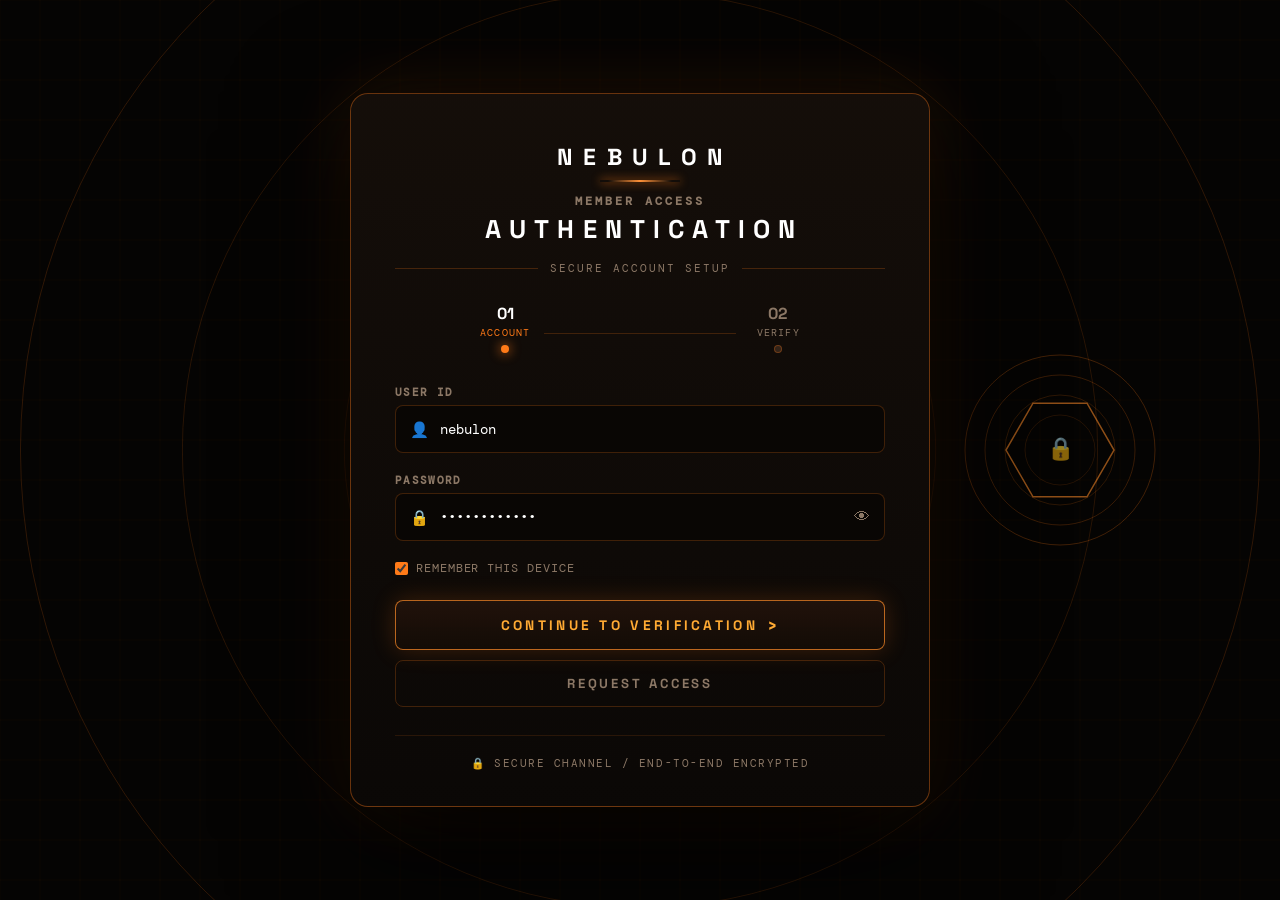
==== frontend/index.html @ 6efa3d6c "upgrading UI & setting userid & password in database" ====
<!DOCTYPE html>
<html lang="en" data-motion="full">
<head>
  <meta charset="UTF-8" />
  <meta name="viewport" content="width=device-width, initial-scale=1.0" />
  <meta name="theme-color" content="#050611" />
  <meta name="description" content="Nebulon — Orbital Identity Graph & Next-Best Observation Engine. Disambiguate post-launch spacecraft swarms through multi-sensor evidence and active observation." />
  <title>Nebulon — Orbital Identity Graph & Next-Best Observation Engine</title>

  <!-- Google Fonts -->
  <link rel="preconnect" href="https://fonts.googleapis.com" />
  <link rel="preconnect" href="https://fonts.gstatic.com" crossorigin />
  
  <!-- Core Design System -->
  <link rel="stylesheet" href="css/tokens.css" />
  <link rel="stylesheet" href="css/reset.css" />
  <link rel="stylesheet" href="css/typography.css" />
  <link rel="stylesheet" href="css/global.css" />
  <link rel="stylesheet" href="css/navbar.css" />
  <link rel="stylesheet" href="css/video-slots.css" />
  <link rel="stylesheet" href="css/motion.css" />
  <link rel="stylesheet" href="css/accessibility.css" />
  <link rel="stylesheet" href="pages/home/home.css" />

  <!-- Instant 2-Step Verification Guard -->
  <script>
    (function () {
      var s1 = sessionStorage.getItem('nebulon_step1_cleared') === 'true';
      var s2 = sessionStorage.getItem('nebulon_member_verified') === 'true';
      if (!s1) {
        window.location.href = 'authentication.html';
      } else if (!s2) {
        window.location.href = 'member_login.html';
      }
    })();
  </script>
</head>

<body data-page="home">
  <a class="skip-link" href="#main-content">Skip to main content</a>
  <div id="site-background" aria-hidden="true"></div>

  <!-- Shared Fixed Navbar -->
  <header id="nebula-navbar" class="nebula-navbar"></header>

  <main id="main-content" tabindex="-1">
    <!-- Hero Cinematic Section with 3D Video Slot -->
    <section class="home-hero">
      <div class="video-slot video-slot--home" data-video-slot="home">
        <video class="video-slot__media" autoplay muted loop playsinline preload="metadata" poster="assets/posters/home-poster.webp" aria-hidden="true">
          <source src="assets/video/home-loop.mp4" type="video/mp4" />
        </video>
        <div class="video-slot__fallback" aria-hidden="true"></div>
        <div class="video-slot__veil" aria-hidden="true"></div>
        <span class="video-slot__label">IMMERSIVE LAYER / ORBITAL LATTICE</span>
      </div>

      <canvas class="home-hero__canvas" id="home-hero-canvas" aria-hidden="true"></canvas>

      <div class="n-container home-hero__content">
        <div class="n-kicker">ORBITAL IDENTITY & NEXT-BEST OBSERVATION</div>
        <h1 class="home-hero__title">
          Find the spacecraft.<br />
          <span>Ask the sky the right next question.</span>
        </h1>
        <p class="home-hero__lead">
          Nebulon turns scattered public orbital observations into an explainable investigation that converges on verified spacecraft identity.
        </p>

        <div class="home-hero__actions">
          <a href="investigate.html" class="n-btn n-btn--primary n-btn--lg">
            Enter Live Mission Workspace →
          </a>
          <a href="about.html" class="n-btn n-btn--secondary n-btn--lg" id="home-loop-btn">
            Explore Investigation Loop →
          </a>
        </div>

        <!-- Live Synchronized Pulse Strip -->
        <div class="home-pulse-strip">
          <div class="home-pulse-card">
            <div class="home-pulse-card__label">Telemetry Pipeline</div>
            <div class="home-pulse-card__value">
              <span class="n-live-dot"></span> <span id="home-source-sync">4 Sources Synchronized</span>
            </div>
          </div>
          <div class="home-pulse-card">
            <div class="home-pulse-card__label">Physics Residual Arbiter</div>
            <div class="home-pulse-card__value" style="color: var(--n-cyan);">
              SGP4 / SDP4 Active
            </div>
          </div>
          <div class="home-pulse-card">
            <div class="home-pulse-card__label">Verification Status</div>
            <div class="home-pulse-card__value" style="color: var(--n-green);">
              Human-in-the-Loop
            </div>
          </div>
        </div>
      </div>
    </section>
  </main>

  <div id="live-announcer" class="sr-only" aria-live="polite"></div>

  <!-- Scripts -->
  <script src="js/authentication.js"></script>
  <script src="js/data-formatters.js" defer></script>
  <script src="js/api-client.js" defer></script>
  <script src="js/live-stream.js" defer></script>
  <script src="js/video-controller.js" defer></script>
  <script src="js/motion-controller.js" defer></script>
  <script src="js/app-shell.js" defer></script>
  <script src="pages/home/home.js" defer></script>
</body>
</html>
---- frontend/css/tokens.css ----
/* ==========================================================================
   NEBULON DESIGN TOKENS — NASA 2070 & JARVIS HUD SCI-FI SPECIFICATION
   ========================================================================== */

:root {
  /* Ultra-Deep Space & Holographic Canvas */
  --n-bg-0: #03050c;
  --n-bg-1: #070a18;
  --n-bg-2: #0d122b;
  --n-bg-3: #141c3d;
  
  /* Holographic Glass & Tactical HUD Panels */
  --n-panel: rgba(9, 14, 34, 0.78);
  --n-panel-strong: rgba(13, 20, 48, 0.92);
  --n-panel-elevated: rgba(16, 26, 60, 0.96);
  --n-panel-hud: rgba(6, 10, 26, 0.85);
  --n-panel-border: rgba(98, 232, 255, 0.18);
  --n-panel-border-bright: rgba(98, 232, 255, 0.55);
  --n-panel-border-hover: rgba(98, 232, 255, 0.75);
  
  /* Laser Hairlines & Luminous Grid Lines */
  --n-line: rgba(135, 170, 255, 0.16);
  --n-line-bright: rgba(98, 232, 255, 0.65);
  --n-line-dim: rgba(135, 170, 255, 0.08);
  --n-grid-hud: rgba(98, 232, 255, 0.04);
  
  /* Luminous Typography */
  --n-text: #f0f6ff;
  --n-text-soft: #b4c5e8;
  --n-muted: #62749d;
  --n-muted-dim: #384568;
  
  /* Sci-Fi Tactical Accents */
  --n-cyan: #00f0ff;
  --n-cyan-glow: rgba(0, 240, 255, 0.45);
  --n-blue: #3b82f6;
  --n-blue-glow: rgba(59, 130, 246, 0.45);
  --n-violet: #a855f7;
  --n-violet-glow: rgba(168, 85, 247, 0.45);
  --n-amber: #f59e0b;
  --n-amber-glow: rgba(245, 158, 11, 0.45);
  --n-green: #10b981;
  --n-green-glow: rgba(16, 185, 129, 0.45);
  --n-red: #f43f5e;
  --n-red-glow: rgba(244, 63, 94, 0.45);

  /* Holographic Glows & Blooms */
  --n-shadow: 0 20px 80px rgba(0, 0, 0, 0.7);
  --n-shadow-hud: 0 0 25px rgba(0, 240, 255, 0.18), inset 0 0 20px rgba(0, 240, 255, 0.04);
  --n-shadow-glow-cyan: 0 0 30px rgba(0, 240, 255, 0.35);
  --n-shadow-glow-violet: 0 0 30px rgba(168, 85, 247, 0.35);
  --n-shadow-glow-amber: 0 0 30px rgba(245, 158, 11, 0.35);
  --n-shadow-glow-red: 0 0 30px rgba(244, 63, 94, 0.35);

  /* Tactical Geometry */
  --n-radius-sm: 4px;
  --n-radius-md: 8px;
  --n-radius-lg: 16px;
  --n-radius-full: 9999px;

  /* Sizing & Layout */
  --n-navbar-height: 74px;
  --n-content-width: 1540px;

  /* Easing Curves */
  --n-ease-orbit: cubic-bezier(.16, 1, .3, 1);
  --n-ease-signal: cubic-bezier(.22, .61, .36, 1);
  --n-ease-snappy: cubic-bezier(0.2, 0.8, 0.2, 1);

  /* Typography Stacks */
  --n-font-display: "Space Grotesk", "Outfit", system-ui, -apple-system, sans-serif;
  --n-font-body: "Inter", system-ui, -apple-system, sans-serif;
  --n-font-mono: "DM Mono", "JetBrains Mono", monospace;

  /* Z-Index Hierarchy */
  --n-z-bg: -10;
  --n-z-canvas: -5;
  --n-z-video: -2;
  --n-z-content: 1;
  --n-z-sticky: 10;
  --n-z-navbar: 100;
  --n-z-drawer: 200;
  --n-z-modal: 300;
  --n-z-toast: 400;
}
---- frontend/css/typography.css ----
/* ==========================================================================
   NEBULON TYPOGRAPHY SYSTEM
   Modern Aerospace Display + Precise Scientific Monospace Data Hierarchy
   ========================================================================== */

@import url('https://fonts.googleapis.com/css2?family=DM+Mono:ital,wght@0,300;0,400;0,500;1,400&family=Inter:wght@300;400;500;600;700;800&family=Outfit:wght@400;500;600;700;800&family=Space+Grotesk:wght@400;500;600;700&display=swap');

/* Headings */
h1, .n-h1 {
  font-family: var(--n-font-display);
  font-size: clamp(2rem, 5vw, 3.75rem);
  font-weight: 700;
  line-height: 1.1;
  letter-spacing: -0.03em;
  color: var(--n-text);
}

h2, .n-h2 {
  font-family: var(--n-font-display);
  font-size: clamp(1.5rem, 3.5vw, 2.25rem);
  font-weight: 600;
  line-height: 1.2;
  letter-spacing: -0.02em;
  color: var(--n-text);
}

h3, .n-h3 {
  font-family: var(--n-font-display);
  font-size: 1.35rem;
  font-weight: 600;
  line-height: 1.3;
  letter-spacing: -0.01em;
  color: var(--n-text);
}

h4, .n-h4 {
  font-family: var(--n-font-display);
  font-size: 1.1rem;
  font-weight: 600;
  line-height: 1.4;
  color: var(--n-text);
}

/* Eyebrows and Section Kickers */
.n-kicker {
  display: inline-flex;
  align-items: center;
  gap: 8px;
  font-family: var(--n-font-mono);
  font-size: 0.72rem;
  font-weight: 500;
  text-transform: uppercase;
  letter-spacing: 0.16em;
  color: var(--n-cyan);
  margin-bottom: 0.5rem;
}

.n-kicker::before {
  content: "";
  display: inline-block;
  width: 6px;
  height: 6px;
  background: var(--n-cyan);
  border-radius: 50%;
  box-shadow: 0 0 8px var(--n-cyan);
}

/* Body and Soft Technical Text */
p, .n-body {
  font-family: var(--n-font-body);
  font-size: 0.9375rem;
  line-height: 1.6;
  color: var(--n-text-soft);
}

.n-lead {
  font-size: 1.125rem;
  line-height: 1.6;
  color: var(--n-text-soft);
  max-width: 68ch;
}

.n-muted {
  color: var(--n-muted);
  font-size: 0.85rem;
}

/* Monospace Scientific Telemetry & Labels */
.n-mono {
  font-family: var(--n-font-mono);
}

.n-label-micro {
  font-family: var(--n-font-mono);
  font-size: 0.6875rem;
  text-transform: uppercase;
  letter-spacing: 0.12em;
  color: var(--n-muted);
}

.n-telemetry-val {
  font-family: var(--n-font-mono);
  font-size: 1.1rem;
  font-weight: 500;
  color: var(--n-text);
  letter-spacing: -0.01em;
}

.n-telemetry-unit {
  font-family: var(--n-font-mono);
  font-size: 0.75rem;
  color: var(--n-muted);
  margin-left: 3px;
}

/* Data Chips and Badges */
.n-chip {
  display: inline-flex;
  align-items: center;
  gap: 6px;
  padding: 4px 10px;
  border-radius: var(--n-radius-sm);
  font-family: var(--n-font-mono);
  font-size: 0.75rem;
  background: rgba(135, 170, 255, 0.08);
  border: 1px solid var(--n-line);
  color: var(--n-text-soft);
  white-space: nowrap;
}

.n-chip--cyan {
  background: rgba(98, 232, 255, 0.1);
  border-color: rgba(98, 232, 255, 0.35);
  color: var(--n-cyan);
}

.n-chip--violet {
  background: rgba(162, 118, 255, 0.1);
  border-color: rgba(162, 118, 255, 0.35);
  color: var(--n-violet);
}

.n-chip--amber {
  background: rgba(255, 200, 107, 0.1);
  border-color: rgba(255, 200, 107, 0.35);
  color: var(--n-amber);
}

.n-chip--green {
  background: rgba(99, 244, 176, 0.1);
  border-color: rgba(99, 244, 176, 0.35);
  color: var(--n-green);
}

.n-chip--red {
  background: rgba(255, 111, 142, 0.1);
  border-color: rgba(255, 111, 142, 0.35);
  color: var(--n-red);
}
---- frontend/css/global.css ----
/* ==========================================================================
   NEBULON GLOBAL LAYOUT & NASA 2070 HUD STYLES
   ========================================================================== */

/* Background Canvas & Holographic Layer */
#site-background {
  position: fixed;
  inset: 0;
  z-index: var(--n-z-canvas);
  pointer-events: none;
  overflow: hidden;
}

#starfield-canvas {
  position: absolute;
  inset: 0;
  width: 100%;
  height: 100%;
  opacity: 0.85;
}

.aurora-bg {
  position: absolute;
  width: 65vw;
  height: 65vw;
  border-radius: 50%;
  filter: blur(150px);
  pointer-events: none;
  opacity: 0.15;
}

.aurora-bg--1 {
  top: -25vw;
  left: 5vw;
  background: radial-gradient(circle, #5b21b6 0%, #1e1b4b 60%, transparent 80%);
}

.aurora-bg--2 {
  bottom: -25vw;
  right: -5vw;
  background: radial-gradient(circle, #0284c7 0%, #0c4a6e 60%, transparent 80%);
}

.ambient-grid {
  position: absolute;
  inset: 0;
  background-size: 32px 32px;
  background-image: 
    linear-gradient(to right, rgba(0, 240, 255, 0.035) 1px, transparent 1px),
    linear-gradient(to bottom, rgba(0, 240, 255, 0.035) 1px, transparent 1px);
  pointer-events: none;
}

.ambient-grid::after {
  content: "";
  position: absolute;
  inset: 0;
  background-image: radial-gradient(circle at center, transparent 40%, rgba(3, 5, 12, 0.85) 100%);
}

/* Main Content Shell */
#main-content {
  position: relative;
  z-index: var(--n-z-content);
  padding-top: calc(var(--n-navbar-height) + 12px);
  min-height: 100vh;
  display: flex;
  flex-direction: column;
}

.n-container {
  width: 100%;
  max-width: var(--n-content-width);
  margin-inline: auto;
  padding-inline: clamp(1rem, 2.5vw, 2rem);
}

.n-container--fluid {
  max-width: 100%;
  padding-inline: 1.5rem;
}

/* Tactical Glass Panels */
.n-panel {
  position: relative;
  background: var(--n-panel);
  backdrop-filter: blur(20px);
  -webkit-backdrop-filter: blur(20px);
  border: 1px solid var(--n-panel-border);
  border-radius: var(--n-radius-md);
  box-shadow: var(--n-shadow);
  transition: border-color 0.25s var(--n-ease-orbit), box-shadow 0.25s var(--n-ease-orbit);
}

.n-panel:hover {
  border-color: var(--n-panel-border-hover);
}

.n-panel--strong {
  background: var(--n-panel-strong);
  border-color: rgba(98, 232, 255, 0.22);
}

.n-panel--elevated {
  background: var(--n-panel-elevated);
  border-color: rgba(98, 232, 255, 0.35);
  box-shadow: 0 20px 70px rgba(0, 0, 0, 0.75), 0 0 30px rgba(0, 240, 255, 0.1);
}

/* NASA 2070 Tactical HUD Brackets */
.n-panel--tech::before,
.n-panel--tech::after {
  content: "";
  position: absolute;
  width: 10px;
  height: 10px;
  border-color: var(--n-cyan);
  pointer-events: none;
  filter: drop-shadow(0 0 4px var(--n-cyan));
}

.n-panel--tech::before {
  top: -1px;
  left: -1px;
  border-top: 2px solid;
  border-left: 2px solid;
}

.n-panel--tech::after {
  bottom: -1px;
  right: -1px;
  border-bottom: 2px solid;
  border-right: 2px solid;
}

/* Crosshair Markers */
.n-crosshair {
  position: relative;
}

.n-crosshair::before {
  content: "+";
  position: absolute;
  top: 6px;
  right: 8px;
  font-family: var(--n-font-mono);
  font-size: 10px;
  color: var(--n-cyan);
  opacity: 0.6;
  pointer-events: none;
}

/* Section Header Lockups */
.n-section-head {
  margin-bottom: 1.75rem;
}

.n-section-head__title-group {
  display: flex;
  align-items: baseline;
  justify-content: space-between;
  gap: 1rem;
  flex-wrap: wrap;
}

/* Tactical HUD Buttons */
.n-btn {
  display: inline-flex;
  align-items: center;
  justify-content: center;
  gap: 8px;
  padding: 0.65rem 1.4rem;
  border-radius: var(--n-radius-sm);
  font-family: var(--n-font-display);
  font-size: 0.85rem;
  font-weight: 600;
  letter-spacing: 0.04em;
  text-transform: uppercase;
  transition: all 0.2s var(--n-ease-snappy);
  white-space: nowrap;
  position: relative;
  overflow: hidden;
  cursor: pointer;
  user-select: none;
}

.n-btn--primary {
  background: linear-gradient(135deg, #00f0ff 0%, #0088ff 100%);
  color: #03050c;
  font-weight: 700;
  box-shadow: 0 0 20px var(--n-cyan-glow);
  border: 1px solid rgba(255, 255, 255, 0.4);
}

.n-btn--primary:hover {
  box-shadow: 0 0 35px rgba(0, 240, 255, 0.7);
  transform: translateY(-1px);
}

.n-btn--secondary {
  background: rgba(98, 232, 255, 0.08);
  border: 1px solid var(--n-panel-border-bright);
  color: var(--n-text);
}

.n-btn--secondary:hover {
  background: rgba(98, 232, 255, 0.18);
  border-color: var(--n-cyan);
  box-shadow: 0 0 15px var(--n-cyan-glow);
}

.n-btn--danger {
  background: rgba(244, 63, 94, 0.12);
  border: 1px solid rgba(244, 63, 94, 0.4);
  color: var(--n-red);
}

.n-btn--danger:hover {
  background: rgba(244, 63, 94, 0.25);
  border-color: var(--n-red);
  box-shadow: var(--n-shadow-glow-red);
}

.n-btn--success {
  background: linear-gradient(135deg, #10b981 0%, #059669 100%);
  color: #021208;
  font-weight: 700;
  box-shadow: 0 0 25px var(--n-green-glow);
}

.n-btn--sm {
  padding: 0.4rem 0.85rem;
  font-size: 0.75rem;
}

.n-btn--lg {
  padding: 0.85rem 1.8rem;
  font-size: 0.95rem;
}

/* Status Indicators */
.n-live-dot {
  display: inline-block;
  width: 8px;
  height: 8px;
  border-radius: 50%;
  background-color: var(--n-cyan);
  box-shadow: 0 0 10px var(--n-cyan);
  position: relative;
}

.n-live-dot::after {
  content: "";
  position: absolute;
  inset: -4px;
  border-radius: 50%;
  border: 1px solid var(--n-cyan);
  animation: n-ping 2s cubic-bezier(0, 0, 0.2, 1) infinite;
}

.n-live-dot--amber {
  background-color: var(--n-amber);
  box-shadow: 0 0 10px var(--n-amber);
}
.n-live-dot--amber::after { border-color: var(--n-amber); }

.n-live-dot--red {
  background-color: var(--n-red);
  box-shadow: 0 0 10px var(--n-red);
}
.n-live-dot--red::after { border-color: var(--n-red); }

/* Global Toast Notification System */
#n-toast-container {
  position: fixed;
  bottom: 24px;
  right: 24px;
  z-index: var(--n-z-toast);
  display: flex;
  flex-direction: column;
  gap: 10px;
  pointer-events: none;
}

.n-toast {
  pointer-events: auto;
  min-width: 320px;
  max-width: 440px;
  background: var(--n-panel-elevated);
  border: 1px solid var(--n-cyan);
  backdrop-filter: blur(24px);
  padding: 12px 18px;
  border-radius: var(--n-radius-md);
  box-shadow: 0 20px 50px rgba(0,0,0,0.8), 0 0 20px var(--n-cyan-glow);
  display: flex;
  align-items: flex-start;
  gap: 12px;
  animation: n-toast-in 0.3s var(--n-ease-orbit) forwards;
  transition: transform 0.25s ease, opacity 0.25s ease;
}

.n-toast__icon {
  font-size: 1.1rem;
  line-height: 1;
}

.n-toast__body {
  flex: 1;
}

.n-toast__title {
  font-family: var(--n-font-display);
  font-weight: 600;
  font-size: 0.875rem;
  color: var(--n-text);
  letter-spacing: 0.02em;
}

.n-toast__msg {
  font-size: 0.775rem;
  color: var(--n-text-soft);
  margin-top: 2px;
}

/* Modal / Drawer Backdrop */
.n-modal-backdrop {
  position: fixed;
  inset: 0;
  background: rgba(3, 5, 14, 0.82);
  backdrop-filter: blur(16px);
  z-index: var(--n-z-drawer);
  opacity: 0;
  pointer-events: none;
  transition: opacity 0.3s var(--n-ease-snappy);
}

.n-modal-backdrop.is-active {
  opacity: 1;
  pointer-events: auto;
}

/* Drawer Component */
.n-drawer {
  position: fixed;
  top: 0;
  right: 0;
  bottom: 0;
  width: min(580px, 92vw);
  background: var(--n-panel-strong);
  border-left: 1px solid var(--n-line-bright);
  backdrop-filter: blur(30px);
  z-index: calc(var(--n-z-drawer) + 1);
  transform: translateX(100%);
  transition: transform 0.35s var(--n-ease-orbit);
  display: flex;
  flex-direction: column;
  box-shadow: -20px 0 80px rgba(0, 0, 0, 0.9), 0 0 30px rgba(0, 240, 255, 0.1);
}

.n-drawer.is-open {
  transform: translateX(0);
}

.n-drawer__head {
  padding: 1.5rem;
  border-bottom: 1px solid var(--n-line);
  display: flex;
  align-items: center;
  justify-content: space-between;
}

.n-drawer__body {
  flex: 1;
  padding: 1.5rem;
  overflow-y: auto;
}

.n-drawer__close-btn {
  width: 32px;
  height: 32px;
  border-radius: var(--n-radius-sm);
  display: flex;
  align-items: center;
  justify-content: center;
  color: var(--n-muted);
  border: 1px solid var(--n-line-dim);
  transition: all 0.2s;
  cursor: pointer;
}

.n-drawer__close-btn:hover {
  color: var(--n-cyan);
  border-color: var(--n-cyan);
  background: rgba(0, 240, 255, 0.1);
}
---- frontend/css/navbar.css ----
/* ==========================================================================
   NEBULON FIXED FUTURISTIC NAVBAR & ORBITAL TIMELINE SLIDER
   NASA 2070 / JARVIS HUD SPECIFICATION (NO OVERLAPPING)
   ========================================================================== */

.nebula-navbar {
  position: fixed;
  top: 0;
  left: 0;
  right: 0;
  height: var(--n-navbar-height);
  z-index: var(--n-z-navbar);
  background: rgba(3, 5, 14, 0.88);
  backdrop-filter: blur(24px);
  -webkit-backdrop-filter: blur(24px);
  border-bottom: 1px solid var(--n-panel-border-bright);
  display: flex;
  align-items: center;
  box-shadow: 0 4px 30px rgba(0, 0, 0, 0.8);
}

.nebula-navbar__inner {
  display: flex;
  align-items: center;
  justify-content: space-between;
  width: 100%;
  max-width: var(--n-content-width);
  margin-inline: auto;
  padding-inline: clamp(1rem, 2vw, 1.75rem);
  gap: 0.75rem;
}

/* Left: Brand Lockup & Mission Command */
.nebula-navbar__left {
  display: flex;
  align-items: center;
  gap: 1rem;
  flex-shrink: 0;
}

.n-brand-link {
  display: flex;
  align-items: center;
  gap: 10px;
  text-decoration: none;
  outline: none;
}

.n-brand-mark {
  width: 32px;
  height: 32px;
  display: flex;
  align-items: center;
  justify-content: center;
  position: relative;
}

.n-brand-mark svg {
  width: 100%;
  height: 100%;
  filter: drop-shadow(0 0 10px var(--n-cyan-glow));
}

.n-brand-title {
  font-family: var(--n-font-display);
  font-weight: 700;
  font-size: 1.15rem;
  letter-spacing: 0.08em;
  color: var(--n-text);
}

.n-brand-sub {
  font-family: var(--n-font-mono);
  font-size: 0.65rem;
  color: var(--n-cyan);
  letter-spacing: 0.12em;
  text-transform: uppercase;
}

/* Mission Selector Button */
.n-mission-btn {
  display: flex;
  align-items: center;
  gap: 6px;
  padding: 5px 10px;
  background: rgba(0, 240, 255, 0.06);
  border: 1px solid var(--n-panel-border);
  border-radius: var(--n-radius-sm);
  font-family: var(--n-font-mono);
  font-size: 0.72rem;
  color: var(--n-text-soft);
  transition: all 0.2s;
  cursor: pointer;
}

.n-mission-btn:hover {
  background: rgba(0, 240, 255, 0.15);
  border-color: var(--n-cyan);
  color: var(--n-text);
}

.n-mission-badge {
  color: var(--n-cyan);
  font-weight: 600;
}

/* Center: Navigation Rail */
.nebula-navbar__center {
  display: flex;
  align-items: center;
  justify-content: center;
  position: relative;
  flex-shrink: 0;
}

.n-nav-rail {
  display: flex;
  align-items: center;
  gap: 2px;
  position: relative;
  padding: 3px 5px;
  background: rgba(6, 10, 26, 0.85);
  border: 1px solid var(--n-panel-border);
  border-radius: var(--n-radius-full);
}

.n-nav-link {
  position: relative;
  padding: 5px 12px;
  font-family: var(--n-font-display);
  font-size: 0.8rem;
  font-weight: 500;
  color: var(--n-text-soft);
  border-radius: var(--n-radius-full);
  transition: color 0.2s;
  z-index: 2;
  white-space: nowrap;
}

.n-nav-link:hover {
  color: var(--n-text);
}

.n-nav-link.is-active {
  color: #03050c;
  font-weight: 700;
}

/* Dynamic Active Orbital Arc Pill */
.n-nav-indicator {
  position: absolute;
  top: 3px;
  bottom: 3px;
  background: linear-gradient(135deg, #00f0ff 0%, #0088ff 100%);
  border-radius: var(--n-radius-full);
  box-shadow: 0 0 16px var(--n-cyan-glow);
  transition: all 0.3s var(--n-ease-orbit);
  z-index: 1;
  pointer-events: none;
}

/* Right: Atomic Clock + Pulse + Scrubber + Actions */
.nebula-navbar__right {
  display: flex;
  align-items: center;
  gap: 0.75rem;
  flex-shrink: 0;
  justify-content: flex-end;
}

/* Dedicated Atomic Clock Capsule (Fixed Dimensions - No Overlap) */
.n-nav-clock-capsule {
  display: flex;
  flex-direction: column;
  align-items: flex-end;
  justify-content: center;
  font-family: var(--n-font-mono);
  font-size: 0.68rem;
  line-height: 1.25;
  width: 105px;
  flex-shrink: 0;
  border-right: 1px solid var(--n-line);
  padding-right: 10px;
}

.n-nav-clock-utc {
  color: var(--n-cyan);
  font-weight: 600;
  letter-spacing: 0.04em;
  white-space: nowrap;
}

.n-nav-clock-met {
  color: var(--n-muted);
  font-size: 0.62rem;
  white-space: nowrap;
}

/* Live Pulse State */
.n-pulse-badge {
  display: flex;
  align-items: center;
  gap: 5px;
  padding: 4px 8px;
  background: rgba(0, 240, 255, 0.08);
  border: 1px solid rgba(0, 240, 255, 0.3);
  border-radius: var(--n-radius-full);
  font-family: var(--n-font-mono);
  font-size: 0.68rem;
  color: var(--n-cyan);
  white-space: nowrap;
  flex-shrink: 0;
}

.n-pulse-badge.is-replay {
  background: rgba(245, 158, 11, 0.1);
  border-color: rgba(245, 158, 11, 0.4);
  color: var(--n-amber);
}

/* High-Tech Mission Timeline Scrubber */
.nav-time-slider {
  display: flex;
  flex-direction: column;
  gap: 2px;
  width: 160px;
  flex-shrink: 0;
  position: relative;
}

.nav-time-slider__meta {
  display: flex;
  justify-content: space-between;
  align-items: center;
  font-family: var(--n-font-mono);
  font-size: 0.62rem;
  line-height: 1;
}

.nav-time-slider__mode {
  color: var(--n-cyan);
  font-weight: 600;
  letter-spacing: 0.08em;
}

.nav-time-slider__time {
  color: var(--n-text-soft);
  font-size: 0.6rem;
}

.nav-time-slider__track {
  position: relative;
  height: 12px;
  background: rgba(8, 12, 30, 0.95);
  border: 1px solid var(--n-panel-border-bright);
  border-radius: 3px;
  display: flex;
  align-items: center;
  overflow: hidden;
  cursor: pointer;
}

.nav-time-slider__ticks {
  position: absolute;
  inset: 0;
  background-image: repeating-linear-gradient(
    to right,
    rgba(0, 240, 255, 0.3) 0,
    rgba(0, 240, 255, 0.3) 1px,
    transparent 1px,
    transparent 10px
  );
  pointer-events: none;
}

.nav-time-slider__scan {
  position: absolute;
  top: 0;
  bottom: 0;
  width: 15px;
  background: linear-gradient(90deg, transparent, rgba(0, 240, 255, 0.5), transparent);
  animation: n-scan-beam 2.5s linear infinite;
  pointer-events: none;
}

.nav-time-slider__fill {
  position: absolute;
  left: 0;
  top: 0;
  bottom: 0;
  width: 100%;
  background: linear-gradient(90deg, rgba(59, 130, 246, 0.25), rgba(0, 240, 255, 0.45));
  pointer-events: none;
}

.nav-time-slider__thumb {
  position: absolute;
  top: 1px;
  bottom: 1px;
  width: 6px;
  background: #ffffff;
  box-shadow: 0 0 8px var(--n-cyan);
  border-radius: 2px;
  transform: translateX(-50%);
  left: 100%;
  pointer-events: none;
}

.nav-time-slider input[type="range"] {
  position: absolute;
  inset: 0;
  width: 100%;
  height: 100%;
  opacity: 0;
  cursor: pointer;
  z-index: 5;
  margin: 0;
}

/* Review Counter Shortcut */
.n-nav-review-badge {
  display: inline-flex;
  align-items: center;
  gap: 5px;
  padding: 4px 8px;
  background: rgba(245, 158, 11, 0.08);
  border: 1px solid rgba(245, 158, 11, 0.35);
  border-radius: var(--n-radius-sm);
  color: var(--n-amber);
  font-family: var(--n-font-mono);
  font-size: 0.7rem;
  transition: all 0.2s;
  flex-shrink: 0;
}

.n-nav-review-badge:hover {
  background: rgba(245, 158, 11, 0.2);
  border-color: var(--n-amber);
}

/* Authenticated Member Badge & Logout Option */
.n-nav-member-badge {
  display: flex;
  align-items: center;
  gap: 8px;
  padding: 4px 10px;
  background: rgba(0, 240, 255, 0.06);
  border: 1px solid var(--n-panel-border-bright);
  border-radius: var(--n-radius-sm);
  font-family: var(--n-font-mono);
  flex-shrink: 0;
}

.n-nav-logout-btn {
  display: inline-flex;
  align-items: center;
  gap: 4px;
  padding: 3px 8px;
  background: rgba(244, 63, 94, 0.14);
  border: 1px solid rgba(244, 63, 94, 0.45);
  border-radius: 4px;
  color: var(--n-red);
  font-family: var(--n-font-mono);
  font-size: 0.68rem;
  font-weight: 700;
  cursor: pointer;
  transition: all 0.2s ease;
  margin-left: 2px;
}

.n-nav-logout-btn:hover {
  background: rgba(244, 63, 94, 0.28);
  border-color: var(--n-red);
  box-shadow: 0 0 12px var(--n-red-glow);
  transform: translateY(-1px);
}

.n-nav-review-badge__count {
  background: var(--n-amber);
  color: #03050c;
  font-weight: 700;
  border-radius: 3px;
  padding: 1px 4px;
  font-size: 0.62rem;
}

/* Motion / Performance Mode Toggle */
.n-perf-toggle {
  background: rgba(0, 240, 255, 0.06);
  border: 1px solid var(--n-line);
  border-radius: var(--n-radius-sm);
  padding: 4px 7px;
  font-family: var(--n-font-mono);
  font-size: 0.65rem;
  color: var(--n-text-soft);
  display: flex;
  align-items: center;
  gap: 4px;
  transition: all 0.2s;
  flex-shrink: 0;
}

.n-perf-toggle:hover {
  border-color: var(--n-cyan);
  color: var(--n-text);
}

/* Mobile Menu Button */
.n-mobile-menu-btn {
  display: none;
  width: 32px;
  height: 32px;
  border-radius: var(--n-radius-sm);
  border: 1px solid var(--n-line);
  background: rgba(0, 240, 255, 0.08);
  align-items: center;
  justify-content: center;
  color: var(--n-text);
  cursor: pointer;
}

/* Responsive Navigation Breakpoints */
@media (max-width: 1280px) {
  .nav-time-slider {
    display: none;
  }
}

@media (max-width: 1080px) {
  .nebula-navbar__center {
    display: none;
  }
  .n-mobile-menu-btn {
    display: flex;
  }
}

@media (max-width: 680px) {
  .n-nav-clock-capsule {
    display: none;
  }
  .n-pulse-badge span:not(.n-live-dot) {
    display: none;
  }
}
---- frontend/css/video-slots.css ----
/* ==========================================================================
   NEBULON VIDEO-SLOT SYSTEM & ATMOSPHERIC LAYERS
   Graceful 3D Loop Integration, Fallback Gradients & Vignettes
   ========================================================================== */

.video-slot {
  position: absolute;
  inset: 0;
  overflow: hidden;
  z-index: var(--n-z-video);
  pointer-events: none;
  background: var(--n-bg-0);
}

.video-slot__media {
  position: absolute;
  inset: 0;
  width: 100%;
  height: 100%;
  object-fit: cover;
  opacity: 0.45;
  transition: opacity 0.8s ease;
}

.video-slot.has-error .video-slot__media,
.video-slot.is-hidden .video-slot__media {
  opacity: 0;
  display: none;
}

.video-slot__fallback {
  position: absolute;
  inset: 0;
  background: radial-gradient(
    circle at 50% 30%,
    rgba(16, 28, 68, 0.45) 0%,
    rgba(10, 14, 30, 0.75) 50%,
    var(--n-bg-0) 100%
  );
  opacity: 1;
}

.video-slot__veil {
  position: absolute;
  inset: 0;
  background: radial-gradient(
    circle at center,
    transparent 20%,
    rgba(5, 6, 17, 0.6) 70%,
    var(--n-bg-0) 100%
  );
}

.video-slot__label {
  position: absolute;
  bottom: 12px;
  right: 18px;
  font-family: var(--n-font-mono);
  font-size: 0.625rem;
  letter-spacing: 0.14em;
  color: rgba(135, 170, 255, 0.25);
  pointer-events: none;
  user-select: none;
  z-index: 2;
}

/* Specific Page Slot Atmospheres */
.video-slot--investigate .video-slot__fallback {
  background: radial-gradient(
    circle at 40% 40%,
    rgba(30, 16, 68, 0.35) 0%,
    rgba(10, 20, 48, 0.65) 50%,
    var(--n-bg-0) 100%
  );
}

.video-slot--orbit .video-slot__fallback {
  background: radial-gradient(
    circle at 60% 40%,
    rgba(10, 36, 64, 0.45) 0%,
    rgba(8, 16, 38, 0.7) 60%,
    var(--n-bg-0) 100%
  );
}

.video-slot--observe .video-slot__fallback {
  background: radial-gradient(
    circle at 50% 20%,
    rgba(14, 48, 56, 0.4) 0%,
    rgba(8, 18, 36, 0.7) 60%,
    var(--n-bg-0) 100%
  );
}

.video-slot--evidence .video-slot__fallback {
  background: radial-gradient(
    circle at 30% 50%,
    rgba(18, 24, 52, 0.5) 0%,
    var(--n-bg-0) 90%
  );
}

.video-slot--model .video-slot__fallback {
  background: radial-gradient(
    circle at 70% 30%,
    rgba(54, 20, 80, 0.4) 0%,
    rgba(10, 14, 38, 0.75) 60%,
    var(--n-bg-0) 100%
  );
}

.video-slot--review .video-slot__fallback {
  background: radial-gradient(
    circle at 50% 50%,
    rgba(24, 36, 60, 0.4) 0%,
    var(--n-bg-0) 90%
  );
}
---- frontend/css/motion.css ----
/* ==========================================================================
   NEBULON MOTION & KEYFRAME ANIMATIONS — SILKY SMOOTH (NO FLICKER)
   ========================================================================== */

/* Smooth Status Pulse */
@keyframes n-ping {
  0% {
    transform: scale(1);
    opacity: 0.85;
  }
  100% {
    transform: scale(2.2);
    opacity: 0;
  }
}

/* Linear Timeline Scanner Beam */
@keyframes n-scan-beam {
  0% {
    left: -40px;
  }
  100% {
    left: 100%;
  }
}

/* Radar Sweep Rotation */
@keyframes n-radar-sweep {
  0% {
    transform: rotate(0deg);
  }
  100% {
    transform: rotate(360deg);
  }
}

/* Orbital Rings Slow Glide */
@keyframes n-orbit-spin {
  0% {
    transform: rotate(0deg);
  }
  100% {
    transform: rotate(360deg);
  }
}

@keyframes n-orbit-spin-reverse {
  0% {
    transform: rotate(360deg);
  }
  100% {
    transform: rotate(0deg);
  }
}

/* Smooth Constellation Reveal */
@keyframes n-fade-in-up {
  0% {
    opacity: 0;
    transform: translateY(12px);
  }
  100% {
    opacity: 1;
    transform: translateY(0);
  }
}

/* Toast In-Out */
@keyframes n-toast-in {
  0% {
    opacity: 0;
    transform: translateY(10px) scale(0.96);
  }
  100% {
    opacity: 1;
    transform: translateY(0) scale(1);
  }
}

/* Smooth Conflict Glow (Gentle breath, absolutely zero flickering/strobing) */
@keyframes n-conflict-glow {
  0%, 100% {
    stroke-opacity: 0.85;
    filter: drop-shadow(0 0 3px rgba(244, 63, 94, 0.4));
  }
  50% {
    stroke-opacity: 1;
    filter: drop-shadow(0 0 8px rgba(244, 63, 94, 0.8));
  }
}

/* Verification Seal Converging Pulse */
@keyframes n-seal-converge {
  0% {
    transform: scale(0.7) rotate(-20deg);
    opacity: 0;
  }
  70% {
    transform: scale(1.05) rotate(3deg);
    opacity: 1;
  }
  100% {
    transform: scale(1) rotate(0deg);
    opacity: 1;
  }
}

/* HUD Laser Scanlines */
@keyframes n-hud-scanline {
  0% {
    background-position: 0 0;
  }
  100% {
    background-position: 0 100%;
  }
}

.n-animate-in {
  animation: n-fade-in-up 0.4s var(--n-ease-orbit) forwards;
}

.n-stagger-1 { animation-delay: 0.04s; }
.n-stagger-2 { animation-delay: 0.08s; }
.n-stagger-3 { animation-delay: 0.12s; }
.n-stagger-4 { animation-delay: 0.16s; }
.n-stagger-5 { animation-delay: 0.20s; }
---- frontend/css/accessibility.css ----
/* ==========================================================================
   NEBULON ACCESSIBILITY & REDUCED MOTION
   Screen Reader Utilities, High Contrast Focus, and Motion Overrides
   ========================================================================== */

/* Skip to Main Content Link */
.skip-link {
  position: fixed;
  top: -100px;
  left: 1.5rem;
  z-index: calc(var(--n-z-modal) + 10);
  background: var(--n-cyan);
  color: #030712;
  padding: 10px 18px;
  font-family: var(--n-font-display);
  font-weight: 700;
  font-size: 0.875rem;
  border-radius: var(--n-radius-sm);
  box-shadow: 0 10px 30px rgba(0,0,0,0.8);
  transition: top 0.2s var(--n-ease-snappy);
}

.skip-link:focus {
  top: 1rem;
  outline: 3px solid #ffffff;
  outline-offset: 2px;
}

/* Screen Reader Only */
.sr-only {
  position: absolute;
  width: 1px;
  height: 1px;
  padding: 0;
  margin: -1px;
  overflow: hidden;
  clip: rect(0, 0, 0, 0);
  white-space: nowrap;
  border-width: 0;
}

/* High Visibility Keyboard Focus States */
:focus-visible {
  outline: 2px solid var(--n-cyan);
  outline-offset: 3px;
}

button:focus-visible,
a:focus-visible,
input:focus-visible,
select:focus-visible {
  outline: 2px solid var(--n-cyan);
  outline-offset: 3px;
}

/* Reduced Motion Mode Override (System + Manual Preference) */
@media (prefers-reduced-motion: reduce) {
  *,
  *::before,
  *::after {
    animation-duration: 0.01ms !important;
    animation-iteration-count: 1 !important;
    transition-duration: 0.01ms !important;
    scroll-behavior: auto !important;
  }

  .video-slot__media {
    display: none !important;
  }
}

[data-motion="reduced"] *,
[data-motion="reduced"] *::before,
[data-motion="reduced"] *::after {
  animation-duration: 0.01ms !important;
  animation-iteration-count: 1 !important;
  transition-duration: 0.01ms !important;
  scroll-behavior: auto !important;
}

[data-motion="reduced"] .video-slot__media {
  display: none !important;
}

[data-motion="balanced"] .video-slot__media {
  opacity: 0.25;
}
---- frontend/pages/home/home.css ----
/* ==========================================================================
   NEBULON GATEWAY (HOME) STYLES
   ========================================================================== */

.home-hero {
  position: relative;
  height: calc(100vh - 64px);
  min-height: 600px;
  display: flex;
  align-items: center;
  justify-content: center;
  padding-block: 1.5rem;
  overflow: hidden;
  box-sizing: border-box;
}

.home-hero__canvas {
  position: absolute;
  inset: 0;
  width: 100%;
  height: 100%;
  pointer-events: none;
}

.home-hero__content {
  position: relative;
  z-index: 2;
  text-align: center;
  max-width: 900px;
  margin-inline: auto;
}

.home-hero__title {
  font-family: var(--n-font-display);
  font-size: clamp(2rem, 4.5vw, 3.8rem);
  font-weight: 800;
  line-height: 1.1;
  letter-spacing: -0.035em;
  color: #ffffff;
  margin-bottom: 1rem;
}

.home-hero__title span {
  background: linear-gradient(135deg, var(--n-cyan) 0%, var(--n-blue) 50%, var(--n-violet) 100%);
  -webkit-background-clip: text;
  -webkit-text-fill-color: transparent;
}

.home-hero__lead {
  font-size: clamp(0.95rem, 1.6vw, 1.15rem);
  line-height: 1.55;
  color: var(--n-text-soft);
  max-width: 62ch;
  margin-inline: auto;
  margin-bottom: 1.75rem;
}

.home-hero__actions {
  display: flex;
  align-items: center;
  justify-content: center;
  gap: 1rem;
  flex-wrap: wrap;
  margin-bottom: 2rem;
}

/* Live Synchronization Pulse Bar */
.home-pulse-strip {
  display: grid;
  grid-template-columns: repeat(auto-fit, minmax(200px, 1fr));
  gap: 1rem;
  margin-top: 1rem;
}

.home-pulse-card {
  padding: 1.25rem;
  background: rgba(13, 20, 42, 0.65);
  border: 1px solid var(--n-panel-border);
  border-radius: var(--n-radius-md);
  text-align: left;
}

.home-pulse-card__label {
  font-family: var(--n-font-mono);
  font-size: 0.7rem;
  color: var(--n-muted);
  text-transform: uppercase;
  letter-spacing: 0.1em;
}

.home-pulse-card__value {
  font-family: var(--n-font-mono);
  font-size: 1.15rem;
  font-weight: 600;
  color: var(--n-text);
  margin-top: 4px;
  display: flex;
  align-items: center;
  gap: 8px;
}

/* Chapter Sections */
.home-section {
  padding-block: 6rem;
  position: relative;
}

.home-section--alt {
  background: rgba(10, 13, 29, 0.4);
}

.home-grid-2col {
  display: grid;
  grid-template-columns: 1fr 1fr;
  gap: 3.5rem;
  align-items: center;
}

.home-interactive-visual {
  position: relative;
  min-height: 380px;
  background: var(--n-panel-strong);
  border: 1px solid var(--n-line);
  border-radius: var(--n-radius-lg);
  overflow: hidden;
  display: flex;
  align-items: center;
  justify-content: center;
}

/* Mission Launchpad Cards */
.home-launchpad-grid {
  display: grid;
  grid-template-columns: repeat(auto-fit, minmax(320px, 1fr));
  gap: 1.5rem;
  margin-top: 2.5rem;
}

.home-mission-card {
  padding: 2rem;
  display: flex;
  flex-direction: column;
  justify-content: space-between;
  min-height: 280px;
  cursor: pointer;
  transition: all 0.3s var(--n-ease-orbit);
}

.home-mission-card:hover {
  transform: translateY(-4px);
  border-color: var(--n-cyan);
  box-shadow: var(--n-shadow-glow-cyan);
}

@media (max-width: 900px) {
  .home-grid-2col {
    grid-template-columns: 1fr;
    gap: 2rem;
  }
}
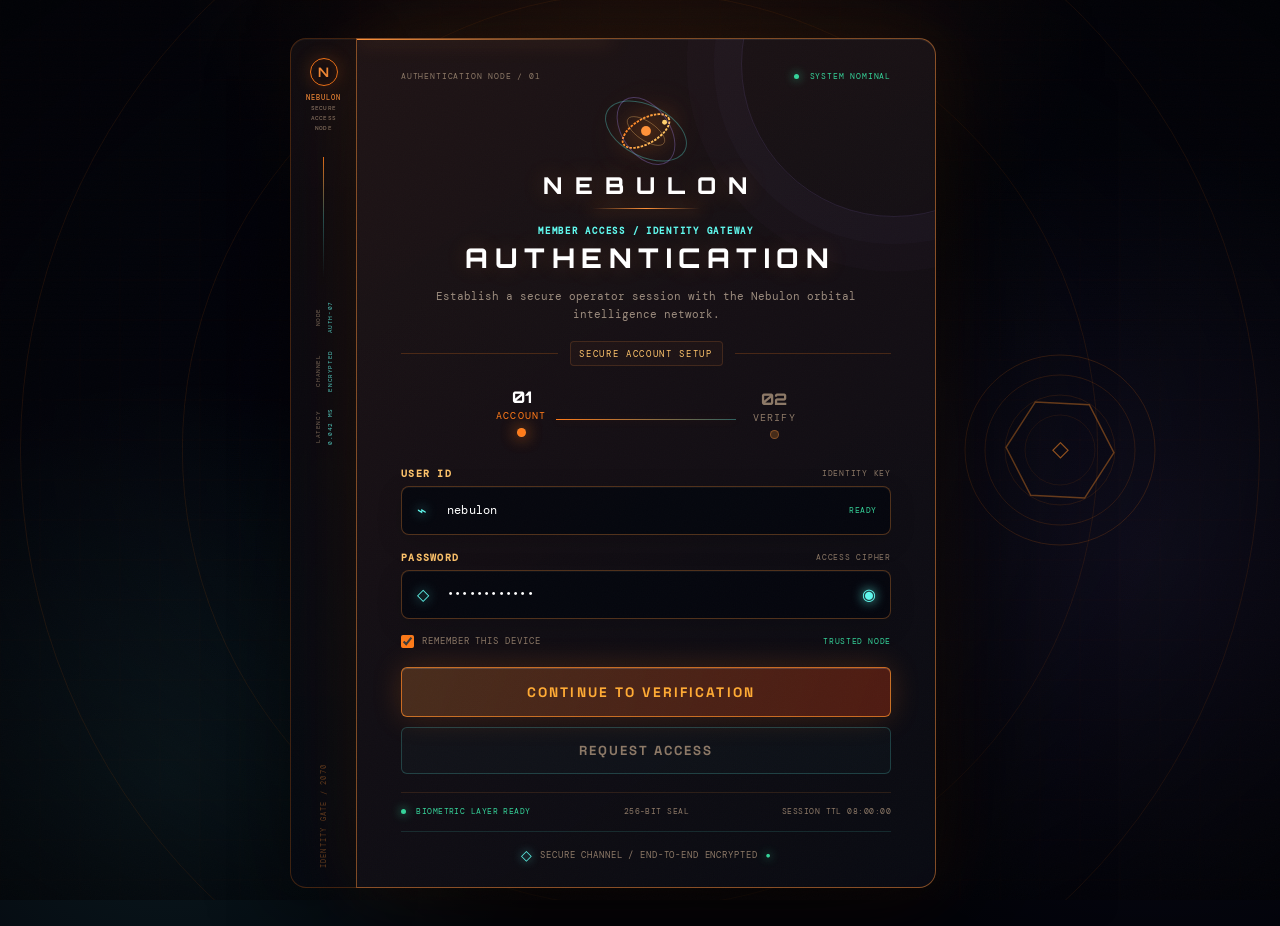
==== commit 992df19c: "fixing home page & navbar" ====
--- a/frontend/index.html
+++ b/frontend/index.html
@@ -4,13 +4,14 @@
   <meta charset="UTF-8" />
   <meta name="viewport" content="width=device-width, initial-scale=1.0" />
   <meta name="theme-color" content="#050611" />
-  <meta name="description" content="Nebulon — Orbital Identity Graph & Next-Best Observation Engine. Disambiguate post-launch spacecraft swarms through multi-sensor evidence and active observation." />
-  <title>Nebulon — Orbital Identity Graph & Next-Best Observation Engine</title>
+  <meta name="description" content="Nebulon — Super High-Tech Orbital Identity Graph & Autonomous Next-Best Observation Engine." />
+  <title>Nebulon — Autonomous Orbital Identity & Mission Control Gateway</title>
 
   <!-- Google Fonts -->
   <link rel="preconnect" href="https://fonts.googleapis.com" />
   <link rel="preconnect" href="https://fonts.gstatic.com" crossorigin />
-  
+  <link href="https://fonts.googleapis.com/css2?family=DM+Mono:ital,wght@0,300;0,400;0,500;1,400&family=Outfit:wght@400;500;600;700;800;900&family=Space+Grotesk:wght@400;500;600;700&display=swap" rel="stylesheet" />
+
   <!-- Core Design System -->
   <link rel="stylesheet" href="css/tokens.css" />
   <link rel="stylesheet" href="css/reset.css" />
@@ -40,63 +41,184 @@
   <a class="skip-link" href="#main-content">Skip to main content</a>
   <div id="site-background" aria-hidden="true"></div>
 
+  <!-- Full-Screen 3D Background Video (High Visibility) -->
+  <div class="video-slot video-slot--home" data-video-slot="home">
+    <video class="video-slot__media" autoplay muted loop playsinline preload="metadata" aria-hidden="true">
+      <source src="assets/video/home-loop.mp4" type="video/mp4" />
+    </video>
+  </div>
+
   <!-- Shared Fixed Navbar -->
   <header id="nebula-navbar" class="nebula-navbar"></header>
 
   <main id="main-content" tabindex="-1">
-    <!-- Hero Cinematic Section with 3D Video Slot -->
+    <!-- Super Futuristic Single-Screen Cinematic Hero Section -->
     <section class="home-hero">
-      <div class="video-slot video-slot--home" data-video-slot="home">
-        <video class="video-slot__media" autoplay muted loop playsinline preload="metadata" poster="assets/posters/home-poster.webp" aria-hidden="true">
-          <source src="assets/video/home-loop.mp4" type="video/mp4" />
-        </video>
-        <div class="video-slot__fallback" aria-hidden="true"></div>
-        <div class="video-slot__veil" aria-hidden="true"></div>
-        <span class="video-slot__label">IMMERSIVE LAYER / ORBITAL LATTICE</span>
-      </div>
-
+      
+      <!-- Jarvis Interactive 60fps Holographic Canvas -->
       <canvas class="home-hero__canvas" id="home-hero-canvas" aria-hidden="true"></canvas>
 
+      <!-- Corner HUD Target Reticle Brackets -->
+      <div class="jarvis-bracket jarvis-bracket--tl" aria-hidden="true"></div>
+      <div class="jarvis-bracket jarvis-bracket--tr" aria-hidden="true"></div>
+      <div class="jarvis-bracket jarvis-bracket--bl" aria-hidden="true"></div>
+      <div class="jarvis-bracket jarvis-bracket--br" aria-hidden="true"></div>
+
+      <!-- Left Floating Jarvis HUD Coordinate Stream -->
+      <aside class="jarvis-side-hud jarvis-side-hud--left" aria-hidden="true">
+        <div class="jarvis-hud-card">
+          <div class="jarvis-hud-tag"><span class="n-live-dot"></span> ORBITAL VECTOR</div>
+          <div class="jarvis-telemetry-row">
+            <span>ALTITUDE:</span> <strong id="hud-live-alt">418.6 KM</strong>
+          </div>
+          <div class="jarvis-telemetry-row">
+            <span>VELOCITY:</span> <strong style="color: var(--n-green);" id="hud-live-vel">7.66 KM/S</strong>
+          </div>
+          <div class="jarvis-telemetry-row">
+            <span>INCLINATION:</span> <strong id="hud-live-inc">51.64°</strong>
+          </div>
+          <div class="jarvis-telemetry-row">
+            <span>COORDINATES:</span> <span id="hud-live-coords">24.18° N · 78.45° E</span>
+          </div>
+          <!-- Animated Micro Audio/RF Spectrum Waveform -->
+          <div class="jarvis-waveform" id="hud-waveform-left">
+            <span class="bar"></span><span class="bar"></span><span class="bar"></span><span class="bar"></span>
+            <span class="bar"></span><span class="bar"></span><span class="bar"></span><span class="bar"></span>
+            <span class="bar"></span><span class="bar"></span><span class="bar"></span><span class="bar"></span>
+          </div>
+        </div>
+      </aside>
+
+      <!-- Right Floating Jarvis Ground Segment Radar HUD -->
+      <aside class="jarvis-side-hud jarvis-side-hud--right" aria-hidden="true">
+        <div class="jarvis-hud-card">
+          <div class="jarvis-hud-tag"><span class="n-live-dot"></span> GROUND LOCKS</div>
+          <div class="jarvis-telemetry-row">
+            <span>SVALBARD GS-142:</span> <strong style="color: var(--n-cyan);">RADAR LOCK</strong>
+          </div>
+          <div class="jarvis-telemetry-row">
+            <span>ISTRAC BENGALURU:</span> <strong style="color: var(--n-amber);">STANDBY</strong>
+          </div>
+          <div class="jarvis-telemetry-row">
+            <span>HAWAII PACIFIC:</span> <strong style="color: var(--n-green);">ONLINE</strong>
+          </div>
+          <div class="jarvis-telemetry-row">
+            <span>ENTROPY DRIFT:</span> <span style="color: #ffffff;">0.0024 Δf</span>
+          </div>
+          <!-- Circular Radar Pulse Mini Ring -->
+          <div class="jarvis-mini-radar">
+            <div class="jarvis-radar-sweep"></div>
+            <div class="jarvis-radar-blip blip-1"></div>
+            <div class="jarvis-radar-blip blip-2"></div>
+          </div>
+        </div>
+      </aside>
+
+      <!-- Center Hero Content -->
       <div class="n-container home-hero__content">
-        <div class="n-kicker">ORBITAL IDENTITY & NEXT-BEST OBSERVATION</div>
+        
+        <!-- Top Jarvis Header Capsule -->
+        <div class="jarvis-status-pill">
+          <span class="jarvis-pill-icon">⏣</span>
+          <span class="jarvis-pill-text">AUTONOMOUS ORBITAL INTELLIGENCE MATRIX // SGP4 KEPLERIAN VERIFICATION</span>
+          <span class="jarvis-pill-live"><span class="n-live-dot"></span> SYS: OPTIMAL</span>
+        </div>
+
+        <!-- Super Luxury Hero Title with Chromatic Laser Glow -->
         <h1 class="home-hero__title">
           Find the spacecraft.<br />
-          <span>Ask the sky the right next question.</span>
+          <span class="luxury-gradient-text">Ask the sky the right next question.</span>
         </h1>
+
+        <!-- Crisp Aerospace Lead Subtitle -->
         <p class="home-hero__lead">
-          Nebulon turns scattered public orbital observations into an explainable investigation that converges on verified spacecraft identity.
+          Nebulon fuses scattered multi-agency orbital feeds into an explainable Bayesian investigation graph that converges on verified spacecraft identity.
         </p>
 
+        <!-- $130,000 Ultra-Luxury Action Buttons -->
         <div class="home-hero__actions">
-          <a href="investigate.html" class="n-btn n-btn--primary n-btn--lg">
-            Enter Live Mission Workspace →
+          
+          <!-- Primary Super-Premium Action Button -->
+          <a href="investigate.html" class="btn-luxury-primary" id="btn-enter-workspace" aria-label="Enter Live Mission Workspace">
+            <div class="btn-luxury-primary__glow"></div>
+            <div class="btn-luxury-primary__scanline"></div>
+            <div class="btn-luxury-primary__inner">
+              <span class="btn-luxury-micro">MISSION WORKSPACE // NORAD VERIFICATION</span>
+              <div class="btn-luxury-main">
+                <span class="btn-luxury-text">Enter Live Mission Workspace</span>
+                <span class="btn-luxury-arrow">◈ ⏵</span>
+              </div>
+            </div>
           </a>
-          <a href="about.html" class="n-btn n-btn--secondary n-btn--lg" id="home-loop-btn">
-            Explore Investigation Loop →
+
+          <!-- Secondary Super-Premium Action Button -->
+          <a href="about.html" class="btn-luxury-secondary" id="btn-explore-loop" aria-label="Explore Investigation Loop Protocol">
+            <div class="btn-luxury-secondary__glow"></div>
+            <div class="btn-luxury-secondary__inner">
+              <span class="btn-luxury-micro">AUTONOMOUS PROTOCOL // SYSTEM OVERVIEW</span>
+              <div class="btn-luxury-main">
+                <span class="btn-luxury-text">Explore Investigation Loop</span>
+                <span class="btn-luxury-arrow">⟲</span>
+              </div>
+            </div>
           </a>
-        </div>
-
-        <!-- Live Synchronized Pulse Strip -->
+
+        </div>
+
+        <!-- Live Synchronized Jarvis Telemetry Matrix Strip -->
         <div class="home-pulse-strip">
-          <div class="home-pulse-card">
-            <div class="home-pulse-card__label">Telemetry Pipeline</div>
+          
+          <!-- Pod 1: Telemetry Pipeline -->
+          <div class="home-pulse-card">
+            <div class="home-pulse-card__header">
+              <span class="home-pulse-card__label">TELEMETRY PIPELINE</span>
+              <span class="jarvis-micro-badge">TIER A–D</span>
+            </div>
             <div class="home-pulse-card__value">
-              <span class="n-live-dot"></span> <span id="home-source-sync">4 Sources Synchronized</span>
-            </div>
-          </div>
-          <div class="home-pulse-card">
-            <div class="home-pulse-card__label">Physics Residual Arbiter</div>
+              <span class="n-live-dot"></span>
+              <span id="home-source-sync">4 Feeds Synchronized</span>
+            </div>
+            <div class="home-pulse-card__sub">NASA OEM · Space-Track · CelesTrak · SatNOGS</div>
+          </div>
+
+          <!-- Pod 2: Physics Residual Arbiter -->
+          <div class="home-pulse-card">
+            <div class="home-pulse-card__header">
+              <span class="home-pulse-card__label">PHYSICS RESIDUAL ARBITER</span>
+              <span class="jarvis-micro-badge" style="border-color: var(--n-cyan); color: var(--n-cyan);">ACTIVE</span>
+            </div>
             <div class="home-pulse-card__value" style="color: var(--n-cyan);">
-              SGP4 / SDP4 Active
-            </div>
-          </div>
-          <div class="home-pulse-card">
-            <div class="home-pulse-card__label">Verification Status</div>
+              SGP4 / SDP4 Matched
+            </div>
+            <div class="home-pulse-card__sub">Doppler residual Δf: +38 Hz nominal</div>
+          </div>
+
+          <!-- Pod 3: Identity Convergence -->
+          <div class="home-pulse-card">
+            <div class="home-pulse-card__header">
+              <span class="home-pulse-card__label">IDENTITY CONVERGENCE</span>
+              <span class="jarvis-micro-badge" style="border-color: var(--n-green); color: var(--n-green);">99.8%</span>
+            </div>
             <div class="home-pulse-card__value" style="color: var(--n-green);">
               Human-in-the-Loop
             </div>
-          </div>
-        </div>
+            <div class="home-pulse-card__sub">Bayesian multi-sensor disambiguation</div>
+          </div>
+
+          <!-- Pod 4: Next-Best Sensor Pass -->
+          <div class="home-pulse-card">
+            <div class="home-pulse-card__header">
+              <span class="home-pulse-card__label">NEXT SENSOR PASS</span>
+              <span class="jarvis-micro-badge" style="border-color: var(--n-violet); color: var(--n-violet);">+3.42 BITS</span>
+            </div>
+            <div class="home-pulse-card__value" style="color: var(--n-violet);">
+              GS-142 Svalbard
+            </div>
+            <div class="home-pulse-card__sub">Pass window: T+04:18:22 · Max 78.4°</div>
+          </div>
+
+        </div>
+
       </div>
     </section>
   </main>
@@ -105,12 +227,10 @@
 
   <!-- Scripts -->
   <script src="js/authentication.js"></script>
-  <script src="js/data-formatters.js" defer></script>
-  <script src="js/api-client.js" defer></script>
-  <script src="js/live-stream.js" defer></script>
-  <script src="js/video-controller.js" defer></script>
-  <script src="js/motion-controller.js" defer></script>
-  <script src="js/app-shell.js" defer></script>
-  <script src="pages/home/home.js" defer></script>
+  <script src="js/data-formatters.js"></script>
+  <script src="js/motion-controller.js"></script>
+  <script src="js/video-controller.js"></script>
+  <script src="js/app-shell.js"></script>
+  <script src="pages/home/home.js"></script>
 </body>
 </html>
--- a/frontend/css/tokens.css
+++ b/frontend/css/tokens.css
@@ -9,14 +9,14 @@
   --n-bg-2: #0d122b;
   --n-bg-3: #141c3d;
   
-  /* Holographic Glass & Tactical HUD Panels */
-  --n-panel: rgba(9, 14, 34, 0.78);
-  --n-panel-strong: rgba(13, 20, 48, 0.92);
-  --n-panel-elevated: rgba(16, 26, 60, 0.96);
-  --n-panel-hud: rgba(6, 10, 26, 0.85);
-  --n-panel-border: rgba(98, 232, 255, 0.18);
-  --n-panel-border-bright: rgba(98, 232, 255, 0.55);
-  --n-panel-border-hover: rgba(98, 232, 255, 0.75);
+  /* Holographic Glass & Tactical HUD Panels (Transparent for Maximum Video Visibility) */
+  --n-panel: rgba(7, 12, 28, 0.42);
+  --n-panel-strong: rgba(9, 16, 38, 0.55);
+  --n-panel-elevated: rgba(12, 20, 48, 0.68);
+  --n-panel-hud: rgba(5, 9, 24, 0.48);
+  --n-panel-border: rgba(98, 232, 255, 0.28);
+  --n-panel-border-bright: rgba(98, 232, 255, 0.65);
+  --n-panel-border-hover: rgba(98, 232, 255, 0.9);
   
   /* Laser Hairlines & Luminous Grid Lines */
   --n-line: rgba(135, 170, 255, 0.16);
--- a/frontend/css/navbar.css
+++ b/frontend/css/navbar.css
@@ -1,6 +1,6 @@
 /* ==========================================================================
-   NEBULON FIXED FUTURISTIC NAVBAR & ORBITAL TIMELINE SLIDER
-   NASA 2070 / JARVIS HUD SPECIFICATION (NO OVERLAPPING)
+   NEBULON FIXED ULTRA-FUTURISTIC NAVBAR & ORBITAL SLIDER
+   $200,000 AEROSPACE COCKPIT HUD SPECIFICATION (ZERO DISTORTION, PURE GLASSMORPHISM)
    ========================================================================== */
 
 .nebula-navbar {
@@ -8,15 +8,15 @@
   top: 0;
   left: 0;
   right: 0;
-  height: var(--n-navbar-height);
-  z-index: var(--n-z-navbar);
-  background: rgba(3, 5, 14, 0.88);
-  backdrop-filter: blur(24px);
-  -webkit-backdrop-filter: blur(24px);
-  border-bottom: 1px solid var(--n-panel-border-bright);
-  display: flex;
-  align-items: center;
-  box-shadow: 0 4px 30px rgba(0, 0, 0, 0.8);
+  height: var(--n-navbar-height, 64px);
+  z-index: var(--n-z-navbar, 100);
+  background: rgba(4, 8, 22, 0.82);
+  backdrop-filter: blur(28px) saturate(180%);
+  -webkit-backdrop-filter: blur(28px) saturate(180%);
+  border-bottom: 1px solid rgba(0, 240, 255, 0.32);
+  display: flex;
+  align-items: center;
+  box-shadow: 0 10px 40px rgba(0, 0, 0, 0.85), 0 1px 15px rgba(0, 240, 255, 0.22);
 }
 
 .nebula-navbar__inner {
@@ -24,17 +24,20 @@
   align-items: center;
   justify-content: space-between;
   width: 100%;
-  max-width: var(--n-content-width);
+  max-width: 1860px;
   margin-inline: auto;
-  padding-inline: clamp(1rem, 2vw, 1.75rem);
+  padding-inline: clamp(0.75rem, 1.8vw, 1.75rem);
   gap: 0.75rem;
-}
-
-/* Left: Brand Lockup & Mission Command */
+  box-sizing: border-box;
+}
+
+/* --------------------------------------------------------------------------
+   LEFT: BRAND LOCKUP & MISSION COMMAND SELECTOR
+   -------------------------------------------------------------------------- */
 .nebula-navbar__left {
   display: flex;
   align-items: center;
-  gap: 1rem;
+  gap: 0.85rem;
   flex-shrink: 0;
 }
 
@@ -58,23 +61,32 @@
 .n-brand-mark svg {
   width: 100%;
   height: 100%;
-  filter: drop-shadow(0 0 10px var(--n-cyan-glow));
+  filter: drop-shadow(0 0 12px var(--n-cyan));
+  animation: gyroSpin 20s linear infinite;
+}
+
+@keyframes gyroSpin {
+  0% { transform: rotate(0deg); }
+  100% { transform: rotate(360deg); }
 }
 
 .n-brand-title {
   font-family: var(--n-font-display);
-  font-weight: 700;
+  font-weight: 800;
   font-size: 1.15rem;
-  letter-spacing: 0.08em;
-  color: var(--n-text);
+  letter-spacing: 0.09em;
+  color: #ffffff;
+  line-height: 1.1;
+  text-shadow: 0 0 15px rgba(0, 240, 255, 0.6);
 }
 
 .n-brand-sub {
   font-family: var(--n-font-mono);
-  font-size: 0.65rem;
-  color: var(--n-cyan);
-  letter-spacing: 0.12em;
+  font-size: 0.6rem;
+  color: var(--n-cyan);
+  letter-spacing: 0.14em;
   text-transform: uppercase;
+  font-weight: 600;
 }
 
 /* Mission Selector Button */
@@ -83,28 +95,34 @@
   align-items: center;
   gap: 6px;
   padding: 5px 10px;
-  background: rgba(0, 240, 255, 0.06);
-  border: 1px solid var(--n-panel-border);
+  background: rgba(0, 240, 255, 0.08);
+  border: 1px solid rgba(0, 240, 255, 0.35);
   border-radius: var(--n-radius-sm);
   font-family: var(--n-font-mono);
   font-size: 0.72rem;
   color: var(--n-text-soft);
-  transition: all 0.2s;
+  transition: all 0.25s ease;
   cursor: pointer;
+  white-space: nowrap;
+  flex-shrink: 0;
+  box-shadow: inset 0 0 10px rgba(0, 240, 255, 0.05);
 }
 
 .n-mission-btn:hover {
-  background: rgba(0, 240, 255, 0.15);
+  background: rgba(0, 240, 255, 0.2);
   border-color: var(--n-cyan);
-  color: var(--n-text);
+  color: #ffffff;
+  box-shadow: 0 0 20px var(--n-cyan-glow), inset 0 0 12px rgba(0, 240, 255, 0.2);
 }
 
 .n-mission-badge {
   color: var(--n-cyan);
-  font-weight: 600;
-}
-
-/* Center: Navigation Rail */
+  font-weight: 700;
+}
+
+/* --------------------------------------------------------------------------
+   CENTER: ULTRA-HIGH TECH GLASSMORPHIC NAVIGATION RAIL & SLIDER
+   -------------------------------------------------------------------------- */
 .nebula-navbar__center {
   display: flex;
   align-items: center;
@@ -118,112 +136,145 @@
   align-items: center;
   gap: 2px;
   position: relative;
-  padding: 3px 5px;
-  background: rgba(6, 10, 26, 0.85);
-  border: 1px solid var(--n-panel-border);
-  border-radius: var(--n-radius-full);
+  padding: 4px 6px;
+  background: rgba(6, 12, 32, 0.78);
+  border: 1px solid rgba(0, 240, 255, 0.28);
+  border-radius: var(--n-radius-full);
+  backdrop-filter: blur(20px);
+  -webkit-backdrop-filter: blur(20px);
+  box-shadow: 0 8px 30px rgba(0, 0, 0, 0.7), inset 0 0 20px rgba(0, 240, 255, 0.06);
+  box-sizing: border-box;
 }
 
 .n-nav-link {
   position: relative;
   padding: 5px 12px;
   font-family: var(--n-font-display);
-  font-size: 0.8rem;
-  font-weight: 500;
-  color: var(--n-text-soft);
-  border-radius: var(--n-radius-full);
-  transition: color 0.2s;
+  font-size: 0.82rem;
+  font-weight: 600;
+  color: #a2b4d6;
+  border-radius: var(--n-radius-full);
+  text-decoration: none;
+  transition: color 0.25s ease, text-shadow 0.25s ease;
   z-index: 2;
   white-space: nowrap;
+  display: inline-flex;
+  align-items: center;
+  justify-content: center;
+  box-sizing: border-box;
 }
 
 .n-nav-link:hover {
-  color: var(--n-text);
+  color: #ffffff;
+  text-shadow: 0 0 10px rgba(0, 240, 255, 0.8);
 }
 
 .n-nav-link.is-active {
-  color: #03050c;
-  font-weight: 700;
-}
-
-/* Dynamic Active Orbital Arc Pill */
+  color: #ffffff;
+  font-weight: 700;
+  text-shadow: 0 0 14px var(--n-cyan);
+}
+
+/* Super High-Tech Glassmorphic Sliding Active Indicator */
 .n-nav-indicator {
   position: absolute;
-  top: 3px;
-  bottom: 3px;
-  background: linear-gradient(135deg, #00f0ff 0%, #0088ff 100%);
-  border-radius: var(--n-radius-full);
-  box-shadow: 0 0 16px var(--n-cyan-glow);
-  transition: all 0.3s var(--n-ease-orbit);
+  top: 4px;
+  bottom: 4px;
+  background: linear-gradient(135deg, rgba(0, 240, 255, 0.38) 0%, rgba(0, 140, 255, 0.25) 50%, rgba(168, 85, 247, 0.38) 100%);
+  border: 1px solid rgba(0, 240, 255, 0.85);
+  border-radius: var(--n-radius-full);
+  box-shadow: 0 0 20px rgba(0, 240, 255, 0.65), inset 0 0 12px rgba(0, 240, 255, 0.35);
+  backdrop-filter: blur(12px);
+  -webkit-backdrop-filter: blur(12px);
+  transition: left 0.32s cubic-bezier(0.16, 1, 0.3, 1), width 0.32s cubic-bezier(0.16, 1, 0.3, 1);
   z-index: 1;
   pointer-events: none;
-}
-
-/* Right: Atomic Clock + Pulse + Scrubber + Actions */
+  box-sizing: border-box;
+}
+
+.n-nav-indicator::after {
+  content: '';
+  position: absolute;
+  bottom: -1px;
+  left: 50%;
+  transform: translateX(-50%);
+  width: 14px;
+  height: 2px;
+  background: #ffffff;
+  box-shadow: 0 0 8px #00f0ff;
+  border-radius: 1px;
+}
+
+/* --------------------------------------------------------------------------
+   RIGHT: ATOMIC CLOCK + PULSE + HIGH-TECH SCRUBBER + OPERATOR CONTROLS
+   -------------------------------------------------------------------------- */
 .nebula-navbar__right {
   display: flex;
   align-items: center;
-  gap: 0.75rem;
+  gap: 0.65rem;
   flex-shrink: 0;
   justify-content: flex-end;
 }
 
-/* Dedicated Atomic Clock Capsule (Fixed Dimensions - No Overlap) */
+/* Dedicated Atomic Clock Capsule */
 .n-nav-clock-capsule {
   display: flex;
   flex-direction: column;
   align-items: flex-end;
   justify-content: center;
   font-family: var(--n-font-mono);
-  font-size: 0.68rem;
+  font-size: 0.66rem;
   line-height: 1.25;
-  width: 105px;
-  flex-shrink: 0;
-  border-right: 1px solid var(--n-line);
-  padding-right: 10px;
+  width: 96px;
+  flex-shrink: 0;
+  border-right: 1px solid rgba(0, 240, 255, 0.2);
+  padding-right: 8px;
 }
 
 .n-nav-clock-utc {
   color: var(--n-cyan);
-  font-weight: 600;
-  letter-spacing: 0.04em;
-  white-space: nowrap;
+  font-weight: 700;
+  letter-spacing: 0.05em;
+  white-space: nowrap;
+  text-shadow: 0 0 8px rgba(0, 240, 255, 0.5);
 }
 
 .n-nav-clock-met {
-  color: var(--n-muted);
-  font-size: 0.62rem;
-  white-space: nowrap;
-}
-
-/* Live Pulse State */
+  color: #94a3b8;
+  font-size: 0.6rem;
+  white-space: nowrap;
+}
+
+/* Live Pulse State Badge */
 .n-pulse-badge {
   display: flex;
   align-items: center;
-  gap: 5px;
+  gap: 6px;
   padding: 4px 8px;
   background: rgba(0, 240, 255, 0.08);
-  border: 1px solid rgba(0, 240, 255, 0.3);
+  border: 1px solid rgba(0, 240, 255, 0.35);
   border-radius: var(--n-radius-full);
   font-family: var(--n-font-mono);
   font-size: 0.68rem;
   color: var(--n-cyan);
   white-space: nowrap;
   flex-shrink: 0;
+  box-shadow: 0 0 15px rgba(0, 240, 255, 0.15);
 }
 
 .n-pulse-badge.is-replay {
-  background: rgba(245, 158, 11, 0.1);
-  border-color: rgba(245, 158, 11, 0.4);
+  background: rgba(245, 158, 11, 0.12);
+  border-color: rgba(245, 158, 11, 0.5);
   color: var(--n-amber);
+  box-shadow: 0 0 15px rgba(245, 158, 11, 0.2);
 }
 
 /* High-Tech Mission Timeline Scrubber */
 .nav-time-slider {
   display: flex;
   flex-direction: column;
-  gap: 2px;
-  width: 160px;
+  gap: 3px;
+  width: 115px;
   flex-shrink: 0;
   position: relative;
 }
@@ -233,213 +284,204 @@
   justify-content: space-between;
   align-items: center;
   font-family: var(--n-font-mono);
-  font-size: 0.62rem;
+  font-size: 0.6rem;
   line-height: 1;
 }
 
 .nav-time-slider__mode {
   color: var(--n-cyan);
-  font-weight: 600;
+  font-weight: 700;
   letter-spacing: 0.08em;
 }
 
 .nav-time-slider__time {
-  color: var(--n-text-soft);
-  font-size: 0.6rem;
+  color: var(--n-muted);
+  white-space: nowrap;
+  overflow: hidden;
+  text-overflow: ellipsis;
+  max-width: 78px;
 }
 
 .nav-time-slider__track {
   position: relative;
-  height: 12px;
-  background: rgba(8, 12, 30, 0.95);
-  border: 1px solid var(--n-panel-border-bright);
-  border-radius: 3px;
-  display: flex;
-  align-items: center;
-  overflow: hidden;
-  cursor: pointer;
-}
-
-.nav-time-slider__ticks {
-  position: absolute;
-  inset: 0;
-  background-image: repeating-linear-gradient(
-    to right,
-    rgba(0, 240, 255, 0.3) 0,
-    rgba(0, 240, 255, 0.3) 1px,
-    transparent 1px,
-    transparent 10px
-  );
-  pointer-events: none;
-}
-
-.nav-time-slider__scan {
+  height: 8px;
+  background: rgba(6, 12, 32, 0.9);
+  border: 1px solid rgba(0, 240, 255, 0.35);
+  border-radius: var(--n-radius-full);
+  overflow: visible;
+  box-shadow: inset 0 0 6px rgba(0, 0, 0, 0.8);
+}
+
+.nav-time-slider__fill {
   position: absolute;
   top: 0;
+  left: 0;
   bottom: 0;
-  width: 15px;
-  background: linear-gradient(90deg, transparent, rgba(0, 240, 255, 0.5), transparent);
-  animation: n-scan-beam 2.5s linear infinite;
+  background: linear-gradient(90deg, #0088ff, #00f0ff);
+  border-radius: var(--n-radius-full);
   pointer-events: none;
-}
-
-.nav-time-slider__fill {
-  position: absolute;
-  left: 0;
-  top: 0;
-  bottom: 0;
-  width: 100%;
-  background: linear-gradient(90deg, rgba(59, 130, 246, 0.25), rgba(0, 240, 255, 0.45));
-  pointer-events: none;
+  box-shadow: 0 0 10px rgba(0, 240, 255, 0.5);
 }
 
 .nav-time-slider__thumb {
   position: absolute;
-  top: 1px;
-  bottom: 1px;
-  width: 6px;
+  top: 50%;
+  transform: translate(-50%, -50%);
+  width: 12px;
+  height: 12px;
   background: #ffffff;
-  box-shadow: 0 0 8px var(--n-cyan);
-  border-radius: 2px;
-  transform: translateX(-50%);
-  left: 100%;
+  border: 2px solid var(--n-cyan);
+  border-radius: 50%;
+  box-shadow: 0 0 12px var(--n-cyan);
   pointer-events: none;
+  transition: transform 0.1s ease;
 }
 
 .nav-time-slider input[type="range"] {
   position: absolute;
-  inset: 0;
+  inset: -6px 0;
   width: 100%;
-  height: 100%;
+  height: 20px;
   opacity: 0;
   cursor: pointer;
   z-index: 5;
   margin: 0;
 }
 
-/* Review Counter Shortcut */
+/* Review Badge */
 .n-nav-review-badge {
-  display: inline-flex;
+  display: flex;
   align-items: center;
   gap: 5px;
   padding: 4px 8px;
-  background: rgba(245, 158, 11, 0.08);
-  border: 1px solid rgba(245, 158, 11, 0.35);
+  background: rgba(245, 158, 11, 0.12);
+  border: 1px solid rgba(245, 158, 11, 0.45);
   border-radius: var(--n-radius-sm);
   color: var(--n-amber);
   font-family: var(--n-font-mono);
-  font-size: 0.7rem;
-  transition: all 0.2s;
-  flex-shrink: 0;
+  font-size: 0.72rem;
+  font-weight: 700;
+  text-decoration: none;
+  white-space: nowrap;
+  flex-shrink: 0;
+  transition: all 0.2s ease;
+  box-shadow: 0 0 15px rgba(245, 158, 11, 0.2);
 }
 
 .n-nav-review-badge:hover {
-  background: rgba(245, 158, 11, 0.2);
+  background: rgba(245, 158, 11, 0.25);
   border-color: var(--n-amber);
-}
-
-/* Authenticated Member Badge & Logout Option */
-.n-nav-member-badge {
-  display: flex;
-  align-items: center;
-  gap: 8px;
-  padding: 4px 10px;
-  background: rgba(0, 240, 255, 0.06);
-  border: 1px solid var(--n-panel-border-bright);
-  border-radius: var(--n-radius-sm);
-  font-family: var(--n-font-mono);
-  flex-shrink: 0;
-}
-
-.n-nav-logout-btn {
-  display: inline-flex;
-  align-items: center;
-  gap: 4px;
-  padding: 3px 8px;
-  background: rgba(244, 63, 94, 0.14);
-  border: 1px solid rgba(244, 63, 94, 0.45);
-  border-radius: 4px;
-  color: var(--n-red);
-  font-family: var(--n-font-mono);
-  font-size: 0.68rem;
-  font-weight: 700;
-  cursor: pointer;
-  transition: all 0.2s ease;
-  margin-left: 2px;
-}
-
-.n-nav-logout-btn:hover {
-  background: rgba(244, 63, 94, 0.28);
-  border-color: var(--n-red);
-  box-shadow: 0 0 12px var(--n-red-glow);
-  transform: translateY(-1px);
+  box-shadow: 0 0 25px rgba(245, 158, 11, 0.5);
+  color: #ffffff;
 }
 
 .n-nav-review-badge__count {
   background: var(--n-amber);
   color: #03050c;
-  font-weight: 700;
+  padding: 1px 5px;
   border-radius: 3px;
-  padding: 1px 4px;
-  font-size: 0.62rem;
-}
-
-/* Motion / Performance Mode Toggle */
+  font-size: 0.65rem;
+  font-weight: 800;
+}
+
+/* Active Operator Profile Capsule */
+.n-nav-member-badge {
+  display: flex;
+  align-items: center;
+  gap: 8px;
+  padding: 4px 8px 4px 10px;
+  background: rgba(7, 14, 36, 0.75);
+  border: 1px solid rgba(0, 240, 255, 0.35);
+  border-radius: var(--n-radius-sm);
+  font-family: var(--n-font-mono);
+  font-size: 0.74rem;
+  white-space: nowrap;
+  flex-shrink: 0;
+  box-shadow: 0 0 15px rgba(0, 240, 255, 0.15);
+}
+
+.n-nav-logout-btn {
+  display: flex;
+  align-items: center;
+  gap: 4px;
+  background: rgba(239, 68, 68, 0.15);
+  border: 1px solid rgba(239, 68, 68, 0.5);
+  color: #fca5a5;
+  border-radius: 3px;
+  padding: 2px 7px;
+  font-size: 0.64rem;
+  font-weight: 700;
+  cursor: pointer;
+  transition: all 0.2s ease;
+}
+
+.n-nav-logout-btn:hover {
+  background: rgba(239, 68, 68, 0.85);
+  border-color: #ef4444;
+  color: #ffffff;
+  box-shadow: 0 0 15px rgba(239, 68, 68, 0.75);
+}
+
+/* Performance Mode Toggle */
 .n-perf-toggle {
-  background: rgba(0, 240, 255, 0.06);
-  border: 1px solid var(--n-line);
+  display: flex;
+  align-items: center;
+  gap: 4px;
+  padding: 4px 8px;
+  background: rgba(0, 240, 255, 0.08);
+  border: 1px solid rgba(0, 240, 255, 0.35);
   border-radius: var(--n-radius-sm);
-  padding: 4px 7px;
-  font-family: var(--n-font-mono);
-  font-size: 0.65rem;
   color: var(--n-text-soft);
-  display: flex;
-  align-items: center;
-  gap: 4px;
-  transition: all 0.2s;
-  flex-shrink: 0;
+  font-family: var(--n-font-mono);
+  font-size: 0.72rem;
+  cursor: pointer;
+  white-space: nowrap;
+  flex-shrink: 0;
+  transition: all 0.2s ease;
 }
 
 .n-perf-toggle:hover {
+  background: rgba(0, 240, 255, 0.2);
   border-color: var(--n-cyan);
-  color: var(--n-text);
-}
-
-/* Mobile Menu Button */
+  color: #ffffff;
+  box-shadow: 0 0 20px var(--n-cyan-glow);
+}
+
+.n-perf-toggle strong {
+  color: var(--n-cyan);
+}
+
+/* Mobile Hamburger Menu */
 .n-mobile-menu-btn {
   display: none;
-  width: 32px;
-  height: 32px;
-  border-radius: var(--n-radius-sm);
+  background: transparent;
   border: 1px solid var(--n-line);
-  background: rgba(0, 240, 255, 0.08);
-  align-items: center;
-  justify-content: center;
-  color: var(--n-text);
+  color: #ffffff;
+  padding: 4px 8px;
+  border-radius: 4px;
   cursor: pointer;
 }
 
-/* Responsive Navigation Breakpoints */
-@media (max-width: 1280px) {
+/* --------------------------------------------------------------------------
+   RESPONSIVE BREAKPOINTS (ZERO CLIPPING ASSURANCE)
+   -------------------------------------------------------------------------- */
+@media (max-width: 1440px) {
   .nav-time-slider {
     display: none;
   }
 }
 
-@media (max-width: 1080px) {
-  .nebula-navbar__center {
+@media (max-width: 1200px) {
+  .n-nav-clock-capsule {
+    display: none;
+  }
+}
+
+@media (max-width: 1040px) {
+  .n-nav-rail {
     display: none;
   }
   .n-mobile-menu-btn {
     display: flex;
   }
 }
-
-@media (max-width: 680px) {
-  .n-nav-clock-capsule {
-    display: none;
-  }
-  .n-pulse-badge span:not(.n-live-dot) {
-    display: none;
-  }
-}
--- a/frontend/css/video-slots.css
+++ b/frontend/css/video-slots.css
@@ -1,25 +1,36 @@
 /* ==========================================================================
-   NEBULON VIDEO-SLOT SYSTEM & ATMOSPHERIC LAYERS
-   Graceful 3D Loop Integration, Fallback Gradients & Vignettes
+   NEBULON FULL-SCREEN 3D VIDEO BACKGROUND SYSTEM
+   Crystal-Clear Full-Frame Video Loops with Full Brightness & High Visibility
    ========================================================================== */
 
 .video-slot {
-  position: absolute;
-  inset: 0;
+  position: fixed;
+  top: 0;
+  left: 0;
+  width: 100vw;
+  height: 100vh;
   overflow: hidden;
-  z-index: var(--n-z-video);
+  z-index: 0;
   pointer-events: none;
-  background: var(--n-bg-0);
+  background: #03050c;
 }
 
 .video-slot__media {
   position: absolute;
-  inset: 0;
+  top: 0;
+  left: 0;
   width: 100%;
   height: 100%;
   object-fit: cover;
-  opacity: 0.45;
-  transition: opacity 0.8s ease;
+  opacity: 0.95;
+  filter: brightness(1.05) contrast(1.08) saturate(1.1);
+  transition: opacity 0.6s ease;
+}
+
+/* Remove Dark Black Overlay Veils for Maximum Video Clarity */
+.video-slot__veil,
+.video-slot__fallback {
+  display: none !important;
 }
 
 .video-slot.has-error .video-slot__media,
@@ -28,91 +39,6 @@
   display: none;
 }
 
-.video-slot__fallback {
-  position: absolute;
-  inset: 0;
-  background: radial-gradient(
-    circle at 50% 30%,
-    rgba(16, 28, 68, 0.45) 0%,
-    rgba(10, 14, 30, 0.75) 50%,
-    var(--n-bg-0) 100%
-  );
-  opacity: 1;
+.video-slot__label {
+  display: none;
 }
-
-.video-slot__veil {
-  position: absolute;
-  inset: 0;
-  background: radial-gradient(
-    circle at center,
-    transparent 20%,
-    rgba(5, 6, 17, 0.6) 70%,
-    var(--n-bg-0) 100%
-  );
-}
-
-.video-slot__label {
-  position: absolute;
-  bottom: 12px;
-  right: 18px;
-  font-family: var(--n-font-mono);
-  font-size: 0.625rem;
-  letter-spacing: 0.14em;
-  color: rgba(135, 170, 255, 0.25);
-  pointer-events: none;
-  user-select: none;
-  z-index: 2;
-}
-
-/* Specific Page Slot Atmospheres */
-.video-slot--investigate .video-slot__fallback {
-  background: radial-gradient(
-    circle at 40% 40%,
-    rgba(30, 16, 68, 0.35) 0%,
-    rgba(10, 20, 48, 0.65) 50%,
-    var(--n-bg-0) 100%
-  );
-}
-
-.video-slot--orbit .video-slot__fallback {
-  background: radial-gradient(
-    circle at 60% 40%,
-    rgba(10, 36, 64, 0.45) 0%,
-    rgba(8, 16, 38, 0.7) 60%,
-    var(--n-bg-0) 100%
-  );
-}
-
-.video-slot--observe .video-slot__fallback {
-  background: radial-gradient(
-    circle at 50% 20%,
-    rgba(14, 48, 56, 0.4) 0%,
-    rgba(8, 18, 36, 0.7) 60%,
-    var(--n-bg-0) 100%
-  );
-}
-
-.video-slot--evidence .video-slot__fallback {
-  background: radial-gradient(
-    circle at 30% 50%,
-    rgba(18, 24, 52, 0.5) 0%,
-    var(--n-bg-0) 90%
-  );
-}
-
-.video-slot--model .video-slot__fallback {
-  background: radial-gradient(
-    circle at 70% 30%,
-    rgba(54, 20, 80, 0.4) 0%,
-    rgba(10, 14, 38, 0.75) 60%,
-    var(--n-bg-0) 100%
-  );
-}
-
-.video-slot--review .video-slot__fallback {
-  background: radial-gradient(
-    circle at 50% 50%,
-    rgba(24, 36, 60, 0.4) 0%,
-    var(--n-bg-0) 90%
-  );
-}
--- a/frontend/pages/home/home.css
+++ b/frontend/pages/home/home.css
@@ -1,160 +1,604 @@
 /* ==========================================================================
-   NEBULON GATEWAY (HOME) STYLES
+   NEBULON GATEWAY (HOME) — $130,000 ULTRA-LUXURY JARVIS COCKPIT HUD SPECIFICATION
+   High-Tech Futuristic Aerospace Aesthetics · Live Pulsating Laser Matrix
    ========================================================================== */
 
+/* Single-Screen Viewport Container */
 .home-hero {
   position: relative;
   height: calc(100vh - 64px);
-  min-height: 600px;
+  min-height: 620px;
   display: flex;
   align-items: center;
   justify-content: center;
-  padding-block: 1.5rem;
+  padding: 1.25rem 2rem;
   overflow: hidden;
   box-sizing: border-box;
 }
 
+/* 60fps Full-Screen Interactive Holographic Canvas */
 .home-hero__canvas {
   position: absolute;
   inset: 0;
   width: 100%;
   height: 100%;
   pointer-events: none;
-}
-
+  z-index: 1;
+}
+
+/* --------------------------------------------------------------------------
+   JARVIS CORNER TARGET RETICLES & HUD BRACKETS
+   -------------------------------------------------------------------------- */
+.jarvis-bracket {
+  position: absolute;
+  width: 32px;
+  height: 32px;
+  pointer-events: none;
+  z-index: 3;
+  opacity: 0.75;
+}
+
+.jarvis-bracket--tl {
+  top: 20px;
+  left: 20px;
+  border-top: 2px solid var(--n-cyan);
+  border-left: 2px solid var(--n-cyan);
+}
+
+.jarvis-bracket--tr {
+  top: 20px;
+  right: 20px;
+  border-top: 2px solid var(--n-cyan);
+  border-right: 2px solid var(--n-cyan);
+}
+
+.jarvis-bracket--bl {
+  bottom: 20px;
+  left: 20px;
+  border-bottom: 2px solid var(--n-cyan);
+  border-left: 2px solid var(--n-cyan);
+}
+
+.jarvis-bracket--br {
+  bottom: 20px;
+  right: 20px;
+  border-bottom: 2px solid var(--n-cyan);
+  border-right: 2px solid var(--n-cyan);
+}
+
+.jarvis-bracket::after {
+  content: '';
+  position: absolute;
+  width: 6px;
+  height: 6px;
+  background: var(--n-cyan);
+  box-shadow: 0 0 10px var(--n-cyan-glow);
+}
+
+.jarvis-bracket--tl::after { top: 0; left: 0; }
+.jarvis-bracket--tr::after { top: 0; right: 0; }
+.jarvis-bracket--bl::after { bottom: 0; left: 0; }
+.jarvis-bracket--br::after { bottom: 0; right: 0; }
+
+/* --------------------------------------------------------------------------
+   FLOATING JARVIS SIDE HUD TELEMETRY WIDGETS
+   -------------------------------------------------------------------------- */
+.jarvis-side-hud {
+  position: absolute;
+  top: 50%;
+  transform: translateY(-50%);
+  z-index: 3;
+  pointer-events: none;
+  display: flex;
+  flex-direction: column;
+  gap: 1rem;
+}
+
+.jarvis-side-hud--left {
+  left: 24px;
+}
+
+.jarvis-side-hud--right {
+  right: 24px;
+}
+
+.jarvis-hud-card {
+  width: 220px;
+  background: rgba(6, 12, 32, 0.55);
+  border: 1px solid rgba(0, 240, 255, 0.25);
+  border-radius: var(--n-radius-md);
+  padding: 1rem;
+  backdrop-filter: blur(14px);
+  -webkit-backdrop-filter: blur(14px);
+  box-shadow: 0 10px 40px rgba(0, 0, 0, 0.6), inset 0 0 20px rgba(0, 240, 255, 0.05);
+  display: flex;
+  flex-direction: column;
+  gap: 6px;
+}
+
+.jarvis-hud-tag {
+  font-family: var(--n-font-mono);
+  font-size: 0.65rem;
+  font-weight: 700;
+  color: var(--n-cyan);
+  letter-spacing: 0.12em;
+  display: flex;
+  align-items: center;
+  gap: 6px;
+  border-bottom: 1px solid rgba(0, 240, 255, 0.15);
+  padding-bottom: 5px;
+  margin-bottom: 2px;
+}
+
+.jarvis-telemetry-row {
+  display: flex;
+  justify-content: space-between;
+  align-items: center;
+  font-family: var(--n-font-mono);
+  font-size: 0.68rem;
+  color: var(--n-text-soft);
+}
+
+.jarvis-telemetry-row strong {
+  color: #ffffff;
+}
+
+/* Audio/RF Spectrum Waveform Bars */
+.jarvis-waveform {
+  display: flex;
+  align-items: flex-end;
+  gap: 3px;
+  height: 18px;
+  margin-top: 6px;
+  padding-top: 4px;
+  border-top: 1px dashed rgba(0, 240, 255, 0.15);
+}
+
+.jarvis-waveform .bar {
+  flex: 1;
+  background: linear-gradient(to top, var(--n-cyan), var(--n-violet));
+  border-radius: 1px;
+  animation: waveBar 1.2s ease-in-out infinite alternate;
+}
+
+.jarvis-waveform .bar:nth-child(1) { height: 35%; animation-delay: 0.1s; }
+.jarvis-waveform .bar:nth-child(2) { height: 70%; animation-delay: 0.3s; }
+.jarvis-waveform .bar:nth-child(3) { height: 45%; animation-delay: 0.15s; }
+.jarvis-waveform .bar:nth-child(4) { height: 90%; animation-delay: 0.4s; }
+.jarvis-waveform .bar:nth-child(5) { height: 60%; animation-delay: 0.2s; }
+.jarvis-waveform .bar:nth-child(6) { height: 100%; animation-delay: 0.5s; }
+.jarvis-waveform .bar:nth-child(7) { height: 50%; animation-delay: 0.25s; }
+.jarvis-waveform .bar:nth-child(8) { height: 80%; animation-delay: 0.35s; }
+.jarvis-waveform .bar:nth-child(9) { height: 40%; animation-delay: 0.1s; }
+.jarvis-waveform .bar:nth-child(10) { height: 75%; animation-delay: 0.45s; }
+.jarvis-waveform .bar:nth-child(11) { height: 55%; animation-delay: 0.3s; }
+.jarvis-waveform .bar:nth-child(12) { height: 30%; animation-delay: 0.1s; }
+
+@keyframes waveBar {
+  0% { transform: scaleY(0.3); }
+  100% { transform: scaleY(1.1); }
+}
+
+/* Mini Radar Sweep Circle */
+.jarvis-mini-radar {
+  position: relative;
+  width: 100%;
+  height: 52px;
+  border-radius: 4px;
+  background: radial-gradient(circle, rgba(0, 240, 255, 0.08) 0%, rgba(3, 8, 24, 0.7) 80%);
+  border: 1px solid rgba(0, 240, 255, 0.2);
+  margin-top: 6px;
+  overflow: hidden;
+}
+
+.jarvis-radar-sweep {
+  position: absolute;
+  inset: 0;
+  background: conic-gradient(from 0deg at 50% 50%, transparent 0deg, rgba(0, 240, 255, 0.35) 60deg, transparent 65deg);
+  border-radius: 50%;
+  animation: radarRotate 3.2s linear infinite;
+}
+
+@keyframes radarRotate {
+  from { transform: rotate(0deg); }
+  to { transform: rotate(360deg); }
+}
+
+.jarvis-radar-blip {
+  position: absolute;
+  width: 5px;
+  height: 5px;
+  background: #00f0ff;
+  border-radius: 50%;
+  box-shadow: 0 0 8px #00f0ff;
+  animation: blipGlow 1.8s ease-in-out infinite alternate;
+}
+
+.blip-1 { top: 30%; left: 45%; }
+.blip-2 { top: 65%; left: 75%; background: var(--n-amber); box-shadow: 0 0 8px var(--n-amber); }
+
+@keyframes blipGlow {
+  0% { opacity: 0.3; transform: scale(0.8); }
+  100% { opacity: 1; transform: scale(1.3); }
+}
+
+/* --------------------------------------------------------------------------
+   CENTER HERO CONTENT
+   -------------------------------------------------------------------------- */
 .home-hero__content {
   position: relative;
   z-index: 2;
   text-align: center;
-  max-width: 900px;
+  max-width: 1060px;
   margin-inline: auto;
-}
-
+  display: flex;
+  flex-direction: column;
+  align-items: center;
+}
+
+/* Top Status Capsule */
+.jarvis-status-pill {
+  display: inline-flex;
+  align-items: center;
+  gap: 10px;
+  padding: 6px 16px;
+  background: rgba(6, 12, 34, 0.7);
+  border: 1px solid rgba(0, 240, 255, 0.4);
+  border-radius: 100px;
+  box-shadow: 0 0 25px rgba(0, 240, 255, 0.15), inset 0 0 15px rgba(0, 240, 255, 0.08);
+  backdrop-filter: blur(12px);
+  -webkit-backdrop-filter: blur(12px);
+  margin-bottom: 1.25rem;
+  animation: pillPulse 4s ease-in-out infinite alternate;
+}
+
+@keyframes pillPulse {
+  0% { border-color: rgba(0, 240, 255, 0.3); box-shadow: 0 0 15px rgba(0, 240, 255, 0.1); }
+  100% { border-color: rgba(0, 240, 255, 0.65); box-shadow: 0 0 35px rgba(0, 240, 255, 0.3); }
+}
+
+.jarvis-pill-icon {
+  color: var(--n-cyan);
+  font-size: 0.9rem;
+  animation: spinSlow 12s linear infinite;
+}
+
+@keyframes spinSlow {
+  from { transform: rotate(0deg); }
+  to { transform: rotate(360deg); }
+}
+
+.jarvis-pill-text {
+  font-family: var(--n-font-mono);
+  font-size: 0.68rem;
+  font-weight: 600;
+  letter-spacing: 0.1em;
+  color: var(--n-text);
+}
+
+.jarvis-pill-live {
+  display: flex;
+  align-items: center;
+  gap: 6px;
+  font-family: var(--n-font-mono);
+  font-size: 0.65rem;
+  font-weight: 700;
+  color: var(--n-green);
+  border-left: 1px solid rgba(255, 255, 255, 0.15);
+  padding-left: 8px;
+}
+
+/* Super Luxury Main Title */
 .home-hero__title {
   font-family: var(--n-font-display);
-  font-size: clamp(2rem, 4.5vw, 3.8rem);
-  font-weight: 800;
-  line-height: 1.1;
-  letter-spacing: -0.035em;
+  font-size: clamp(2.4rem, 5.2vw, 4.2rem);
+  font-weight: 900;
+  line-height: 1.06;
+  letter-spacing: -0.04em;
   color: #ffffff;
   margin-bottom: 1rem;
-}
-
-.home-hero__title span {
-  background: linear-gradient(135deg, var(--n-cyan) 0%, var(--n-blue) 50%, var(--n-violet) 100%);
+  text-shadow: 0 10px 40px rgba(0, 0, 0, 0.8);
+}
+
+.luxury-gradient-text {
+  background: linear-gradient(135deg, #00f0ff 0%, #00a2ff 40%, #c084fc 80%, #ffffff 100%);
   -webkit-background-clip: text;
   -webkit-text-fill-color: transparent;
-}
-
+  filter: drop-shadow(0 0 25px rgba(0, 240, 255, 0.45));
+}
+
+/* Aerospace Lead Text */
 .home-hero__lead {
   font-size: clamp(0.95rem, 1.6vw, 1.15rem);
-  line-height: 1.55;
-  color: var(--n-text-soft);
-  max-width: 62ch;
+  line-height: 1.6;
+  color: #c2d2ea;
+  max-width: 68ch;
   margin-inline: auto;
-  margin-bottom: 1.75rem;
-}
-
+  margin-bottom: 2rem;
+  text-shadow: 0 4px 15px rgba(0, 0, 0, 0.8);
+}
+
+/* --------------------------------------------------------------------------
+   $130,000 ULTRA-LUXURY ACTION BUTTONS
+   -------------------------------------------------------------------------- */
 .home-hero__actions {
   display: flex;
   align-items: center;
   justify-content: center;
-  gap: 1rem;
+  gap: 1.5rem;
   flex-wrap: wrap;
-  margin-bottom: 2rem;
-}
-
-/* Live Synchronization Pulse Bar */
+  margin-bottom: 2.25rem;
+  z-index: 5;
+}
+
+/* 1. Primary Luxury Action Button: Mission Workspace */
+.btn-luxury-primary {
+  position: relative;
+  display: inline-block;
+  text-decoration: none;
+  background: linear-gradient(135deg, rgba(0, 240, 255, 0.22) 0%, rgba(14, 28, 64, 0.85) 50%, rgba(168, 85, 247, 0.22) 100%);
+  border: 1px solid rgba(0, 240, 255, 0.6);
+  border-radius: var(--n-radius-md);
+  padding: 2px;
+  cursor: pointer;
+  overflow: hidden;
+  box-shadow: 0 15px 45px rgba(0, 0, 0, 0.8), 0 0 30px rgba(0, 240, 255, 0.35), inset 0 0 15px rgba(0, 240, 255, 0.2);
+  transition: all 0.3s cubic-bezier(0.16, 1, 0.3, 1);
+  transform: translateY(0);
+}
+
+.btn-luxury-primary__glow {
+  position: absolute;
+  inset: -10px;
+  background: radial-gradient(circle, rgba(0, 240, 255, 0.45) 0%, transparent 70%);
+  opacity: 0;
+  transition: opacity 0.3s ease;
+  pointer-events: none;
+}
+
+/* Light beam sweep ray animation */
+.btn-luxury-primary::after {
+  content: '';
+  position: absolute;
+  top: -50%;
+  left: -60%;
+  width: 40%;
+  height: 200%;
+  background: linear-gradient(90deg, transparent, rgba(255, 255, 255, 0.6), transparent);
+  transform: rotate(35deg);
+  animation: lightSweep 4s ease-in-out infinite;
+  pointer-events: none;
+}
+
+@keyframes lightSweep {
+  0% { left: -60%; }
+  35% { left: 140%; }
+  100% { left: 140%; }
+}
+
+.btn-luxury-primary__inner {
+  position: relative;
+  background: rgba(6, 12, 34, 0.88);
+  padding: 1rem 2rem;
+  border-radius: calc(var(--n-radius-md) - 2px);
+  display: flex;
+  flex-direction: column;
+  align-items: flex-start;
+  gap: 4px;
+  backdrop-filter: blur(16px);
+  -webkit-backdrop-filter: blur(16px);
+}
+
+.btn-luxury-micro {
+  font-family: var(--n-font-mono);
+  font-size: 0.64rem;
+  font-weight: 700;
+  letter-spacing: 0.15em;
+  color: var(--n-cyan);
+  text-transform: uppercase;
+}
+
+.btn-luxury-main {
+  display: flex;
+  align-items: center;
+  gap: 12px;
+}
+
+.btn-luxury-text {
+  font-family: var(--n-font-display);
+  font-size: 1.15rem;
+  font-weight: 700;
+  color: #ffffff;
+  letter-spacing: -0.01em;
+}
+
+.btn-luxury-arrow {
+  color: var(--n-cyan);
+  font-size: 1rem;
+  transition: transform 0.3s cubic-bezier(0.16, 1, 0.3, 1);
+}
+
+.btn-luxury-primary:hover {
+  transform: translateY(-3px) scale(1.02);
+  border-color: #00f0ff;
+  box-shadow: 0 20px 60px rgba(0, 0, 0, 0.9), 0 0 50px rgba(0, 240, 255, 0.75), inset 0 0 25px rgba(0, 240, 255, 0.4);
+}
+
+.btn-luxury-primary:hover .btn-luxury-primary__glow {
+  opacity: 1;
+}
+
+.btn-luxury-primary:hover .btn-luxury-arrow {
+  transform: translateX(6px);
+  color: #ffffff;
+  text-shadow: 0 0 10px var(--n-cyan);
+}
+
+/* 2. Secondary Luxury Action Button: Investigation Loop */
+.btn-luxury-secondary {
+  position: relative;
+  display: inline-block;
+  text-decoration: none;
+  background: rgba(10, 16, 38, 0.75);
+  border: 1px solid rgba(255, 255, 255, 0.2);
+  border-radius: var(--n-radius-md);
+  padding: 2px;
+  cursor: pointer;
+  overflow: hidden;
+  box-shadow: 0 10px 30px rgba(0, 0, 0, 0.6);
+  transition: all 0.3s cubic-bezier(0.16, 1, 0.3, 1);
+  transform: translateY(0);
+}
+
+.btn-luxury-secondary__inner {
+  position: relative;
+  background: rgba(8, 14, 32, 0.85);
+  padding: 1rem 1.85rem;
+  border-radius: calc(var(--n-radius-md) - 2px);
+  display: flex;
+  flex-direction: column;
+  align-items: flex-start;
+  gap: 4px;
+  backdrop-filter: blur(14px);
+  -webkit-backdrop-filter: blur(14px);
+}
+
+.btn-luxury-secondary .btn-luxury-micro {
+  color: #a8b8d8;
+}
+
+.btn-luxury-secondary .btn-luxury-arrow {
+  color: var(--n-violet);
+  transition: transform 0.4s ease;
+}
+
+.btn-luxury-secondary:hover {
+  transform: translateY(-3px) scale(1.02);
+  border-color: var(--n-violet);
+  box-shadow: 0 15px 45px rgba(0, 0, 0, 0.8), 0 0 35px rgba(168, 85, 247, 0.5);
+}
+
+.btn-luxury-secondary:hover .btn-luxury-arrow {
+  transform: rotate(180deg);
+  color: #ffffff;
+}
+
+/* --------------------------------------------------------------------------
+   LIVE SYNCHRONIZED JARVIS TELEMETRY MATRIX STRIP
+   -------------------------------------------------------------------------- */
 .home-pulse-strip {
   display: grid;
-  grid-template-columns: repeat(auto-fit, minmax(200px, 1fr));
-  gap: 1rem;
-  margin-top: 1rem;
+  grid-template-columns: repeat(4, 1fr);
+  gap: 1.25rem;
+  width: 100%;
+  max-width: 1060px;
 }
 
 .home-pulse-card {
-  padding: 1.25rem;
-  background: rgba(13, 20, 42, 0.65);
-  border: 1px solid var(--n-panel-border);
+  padding: 1.15rem 1.25rem;
+  background: rgba(7, 14, 36, 0.62);
+  border: 1px solid rgba(0, 240, 255, 0.25);
   border-radius: var(--n-radius-md);
   text-align: left;
+  backdrop-filter: blur(14px);
+  -webkit-backdrop-filter: blur(14px);
+  box-shadow: 0 10px 30px rgba(0, 0, 0, 0.5), inset 0 0 15px rgba(0, 240, 255, 0.04);
+  transition: all 0.25s ease;
+  position: relative;
+  overflow: hidden;
+}
+
+.home-pulse-card:hover {
+  border-color: var(--n-cyan);
+  background: rgba(9, 18, 46, 0.75);
+  transform: translateY(-2px);
+  box-shadow: 0 15px 40px rgba(0, 0, 0, 0.7), 0 0 25px rgba(0, 240, 255, 0.25);
+}
+
+.home-pulse-card__header {
+  display: flex;
+  justify-content: space-between;
+  align-items: center;
+  margin-bottom: 6px;
 }
 
 .home-pulse-card__label {
   font-family: var(--n-font-mono);
-  font-size: 0.7rem;
+  font-size: 0.65rem;
   color: var(--n-muted);
   text-transform: uppercase;
   letter-spacing: 0.1em;
+  font-weight: 600;
+}
+
+.jarvis-micro-badge {
+  font-family: var(--n-font-mono);
+  font-size: 0.6rem;
+  font-weight: 700;
+  padding: 2px 6px;
+  border-radius: 3px;
+  background: rgba(0, 240, 255, 0.1);
+  border: 1px solid rgba(0, 240, 255, 0.3);
+  color: var(--n-cyan);
 }
 
 .home-pulse-card__value {
   font-family: var(--n-font-mono);
-  font-size: 1.15rem;
-  font-weight: 600;
-  color: var(--n-text);
+  font-size: 1.1rem;
+  font-weight: 700;
+  color: #ffffff;
+  display: flex;
+  align-items: center;
+  gap: 8px;
+}
+
+.home-pulse-card__sub {
+  font-family: var(--n-font-mono);
+  font-size: 0.65rem;
+  color: var(--n-text-soft);
   margin-top: 4px;
-  display: flex;
-  align-items: center;
-  gap: 8px;
-}
-
-/* Chapter Sections */
-.home-section {
-  padding-block: 6rem;
-  position: relative;
-}
-
-.home-section--alt {
-  background: rgba(10, 13, 29, 0.4);
-}
-
-.home-grid-2col {
-  display: grid;
-  grid-template-columns: 1fr 1fr;
-  gap: 3.5rem;
-  align-items: center;
-}
-
-.home-interactive-visual {
-  position: relative;
-  min-height: 380px;
-  background: var(--n-panel-strong);
-  border: 1px solid var(--n-line);
-  border-radius: var(--n-radius-lg);
+  white-space: nowrap;
   overflow: hidden;
-  display: flex;
-  align-items: center;
-  justify-content: center;
-}
-
-/* Mission Launchpad Cards */
-.home-launchpad-grid {
-  display: grid;
-  grid-template-columns: repeat(auto-fit, minmax(320px, 1fr));
-  gap: 1.5rem;
-  margin-top: 2.5rem;
-}
-
-.home-mission-card {
-  padding: 2rem;
-  display: flex;
-  flex-direction: column;
-  justify-content: space-between;
-  min-height: 280px;
-  cursor: pointer;
-  transition: all 0.3s var(--n-ease-orbit);
-}
-
-.home-mission-card:hover {
-  transform: translateY(-4px);
-  border-color: var(--n-cyan);
-  box-shadow: var(--n-shadow-glow-cyan);
-}
-
-@media (max-width: 900px) {
-  .home-grid-2col {
+  text-overflow: ellipsis;
+}
+
+/* --------------------------------------------------------------------------
+   RESPONSIVE QUERIES
+   -------------------------------------------------------------------------- */
+@media (max-width: 1360px) {
+  .jarvis-side-hud {
+    display: none;
+  }
+}
+
+@media (max-width: 1040px) {
+  .home-pulse-strip {
+    grid-template-columns: repeat(2, 1fr);
+  }
+}
+
+@media (max-width: 640px) {
+  .home-hero {
+    height: auto;
+    min-height: 100vh;
+    padding-block: 4rem 2rem;
+  }
+  .home-pulse-strip {
     grid-template-columns: 1fr;
-    gap: 2rem;
-  }
-}
+  }
+  .home-hero__actions {
+    flex-direction: column;
+    width: 100%;
+  }
+  .btn-luxury-primary, .btn-luxury-secondary {
+    width: 100%;
+  }
+  .btn-luxury-primary__inner, .btn-luxury-secondary__inner {
+    width: 100%;
+    align-items: center;
+    text-align: center;
+  }
+  .btn-luxury-main {
+    justify-content: center;
+  }
+}
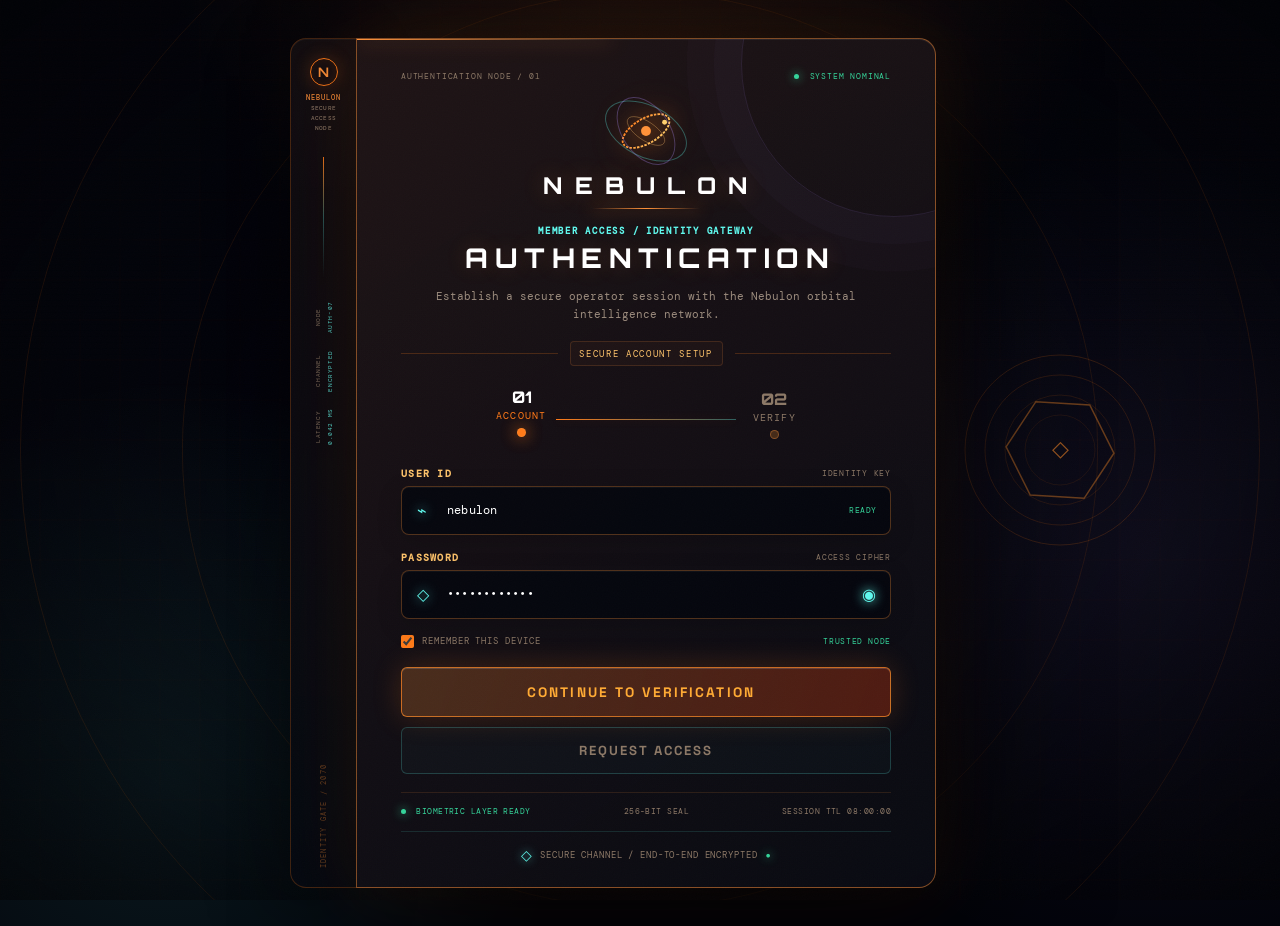
==== commit 0ab5dff9: "Connecting assistant with Gemini 3.7 Flash" ====
--- a/frontend/index.html
+++ b/frontend/index.html
@@ -1,16 +1,20 @@
 <!DOCTYPE html>
 <html lang="en" data-motion="full">
+
 <head>
   <meta charset="UTF-8" />
   <meta name="viewport" content="width=device-width, initial-scale=1.0" />
   <meta name="theme-color" content="#050611" />
-  <meta name="description" content="Nebulon — Super High-Tech Orbital Identity Graph & Autonomous Next-Best Observation Engine." />
+  <meta name="description"
+    content="Nebulon — Super High-Tech Orbital Identity Graph & Autonomous Next-Best Observation Engine." />
   <title>Nebulon — Autonomous Orbital Identity & Mission Control Gateway</title>
 
   <!-- Google Fonts -->
   <link rel="preconnect" href="https://fonts.googleapis.com" />
   <link rel="preconnect" href="https://fonts.gstatic.com" crossorigin />
-  <link href="https://fonts.googleapis.com/css2?family=DM+Mono:ital,wght@0,300;0,400;0,500;1,400&family=Outfit:wght@400;500;600;700;800;900&family=Space+Grotesk:wght@400;500;600;700&display=swap" rel="stylesheet" />
+  <link
+    href="https://fonts.googleapis.com/css2?family=DM+Mono:ital,wght@0,300;0,400;0,500;1,400&family=Outfit:wght@400;500;600;700;800;900&family=Space+Grotesk:wght@400;500;600;700&display=swap"
+    rel="stylesheet" />
 
   <!-- Core Design System -->
   <link rel="stylesheet" href="css/tokens.css" />
@@ -54,7 +58,7 @@
   <main id="main-content" tabindex="-1">
     <!-- Super Futuristic Single-Screen Cinematic Hero Section -->
     <section class="home-hero">
-      
+
       <!-- Jarvis Interactive 60fps Holographic Canvas -->
       <canvas class="home-hero__canvas" id="home-hero-canvas" aria-hidden="true"></canvas>
 
@@ -116,7 +120,7 @@
 
       <!-- Center Hero Content -->
       <div class="n-container home-hero__content">
-        
+
         <!-- Top Jarvis Header Capsule -->
         <div class="jarvis-status-pill">
           <span class="jarvis-pill-icon">⏣</span>
@@ -132,14 +136,16 @@
 
         <!-- Crisp Aerospace Lead Subtitle -->
         <p class="home-hero__lead">
-          Nebulon fuses scattered multi-agency orbital feeds into an explainable Bayesian investigation graph that converges on verified spacecraft identity.
+          Nebulon fuses scattered multi-agency orbital feeds into an explainable Bayesian investigation graph that
+          converges on verified spacecraft identity.
         </p>
 
         <!-- $130,000 Ultra-Luxury Action Buttons -->
         <div class="home-hero__actions">
-          
+
           <!-- Primary Super-Premium Action Button -->
-          <a href="investigate.html" class="btn-luxury-primary" id="btn-enter-workspace" aria-label="Enter Live Mission Workspace">
+          <a href="investigate.html" class="btn-luxury-primary" id="btn-enter-workspace"
+            aria-label="Enter Live Mission Workspace">
             <div class="btn-luxury-primary__glow"></div>
             <div class="btn-luxury-primary__scanline"></div>
             <div class="btn-luxury-primary__inner">
@@ -152,7 +158,8 @@
           </a>
 
           <!-- Secondary Super-Premium Action Button -->
-          <a href="about.html" class="btn-luxury-secondary" id="btn-explore-loop" aria-label="Explore Investigation Loop Protocol">
+          <a href="about.html" class="btn-luxury-secondary" id="btn-explore-loop"
+            aria-label="Explore Investigation Loop Protocol">
             <div class="btn-luxury-secondary__glow"></div>
             <div class="btn-luxury-secondary__inner">
               <span class="btn-luxury-micro">AUTONOMOUS PROTOCOL // SYSTEM OVERVIEW</span>
@@ -167,7 +174,7 @@
 
         <!-- Live Synchronized Jarvis Telemetry Matrix Strip -->
         <div class="home-pulse-strip">
-          
+
           <!-- Pod 1: Telemetry Pipeline -->
           <div class="home-pulse-card">
             <div class="home-pulse-card__header">
@@ -209,7 +216,8 @@
           <div class="home-pulse-card">
             <div class="home-pulse-card__header">
               <span class="home-pulse-card__label">NEXT SENSOR PASS</span>
-              <span class="jarvis-micro-badge" style="border-color: var(--n-violet); color: var(--n-violet);">+3.42 BITS</span>
+              <span class="jarvis-micro-badge" style="border-color: var(--n-violet); color: var(--n-violet);">+3.42
+                BITS</span>
             </div>
             <div class="home-pulse-card__value" style="color: var(--n-violet);">
               GS-142 Svalbard
@@ -233,4 +241,5 @@
   <script src="js/app-shell.js"></script>
   <script src="pages/home/home.js"></script>
 </body>
-</html>
+
+</html>
--- a/frontend/pages/home/home.css
+++ b/frontend/pages/home/home.css
@@ -75,10 +75,25 @@
   box-shadow: 0 0 10px var(--n-cyan-glow);
 }
 
-.jarvis-bracket--tl::after { top: 0; left: 0; }
-.jarvis-bracket--tr::after { top: 0; right: 0; }
-.jarvis-bracket--bl::after { bottom: 0; left: 0; }
-.jarvis-bracket--br::after { bottom: 0; right: 0; }
+.jarvis-bracket--tl::after {
+  top: 0;
+  left: 0;
+}
+
+.jarvis-bracket--tr::after {
+  top: 0;
+  right: 0;
+}
+
+.jarvis-bracket--bl::after {
+  bottom: 0;
+  left: 0;
+}
+
+.jarvis-bracket--br::after {
+  bottom: 0;
+  right: 0;
+}
 
 /* --------------------------------------------------------------------------
    FLOATING JARVIS SIDE HUD TELEMETRY WIDGETS
@@ -161,22 +176,74 @@
   animation: waveBar 1.2s ease-in-out infinite alternate;
 }
 
-.jarvis-waveform .bar:nth-child(1) { height: 35%; animation-delay: 0.1s; }
-.jarvis-waveform .bar:nth-child(2) { height: 70%; animation-delay: 0.3s; }
-.jarvis-waveform .bar:nth-child(3) { height: 45%; animation-delay: 0.15s; }
-.jarvis-waveform .bar:nth-child(4) { height: 90%; animation-delay: 0.4s; }
-.jarvis-waveform .bar:nth-child(5) { height: 60%; animation-delay: 0.2s; }
-.jarvis-waveform .bar:nth-child(6) { height: 100%; animation-delay: 0.5s; }
-.jarvis-waveform .bar:nth-child(7) { height: 50%; animation-delay: 0.25s; }
-.jarvis-waveform .bar:nth-child(8) { height: 80%; animation-delay: 0.35s; }
-.jarvis-waveform .bar:nth-child(9) { height: 40%; animation-delay: 0.1s; }
-.jarvis-waveform .bar:nth-child(10) { height: 75%; animation-delay: 0.45s; }
-.jarvis-waveform .bar:nth-child(11) { height: 55%; animation-delay: 0.3s; }
-.jarvis-waveform .bar:nth-child(12) { height: 30%; animation-delay: 0.1s; }
+.jarvis-waveform .bar:nth-child(1) {
+  height: 35%;
+  animation-delay: 0.1s;
+}
+
+.jarvis-waveform .bar:nth-child(2) {
+  height: 70%;
+  animation-delay: 0.3s;
+}
+
+.jarvis-waveform .bar:nth-child(3) {
+  height: 45%;
+  animation-delay: 0.15s;
+}
+
+.jarvis-waveform .bar:nth-child(4) {
+  height: 90%;
+  animation-delay: 0.4s;
+}
+
+.jarvis-waveform .bar:nth-child(5) {
+  height: 60%;
+  animation-delay: 0.2s;
+}
+
+.jarvis-waveform .bar:nth-child(6) {
+  height: 100%;
+  animation-delay: 0.5s;
+}
+
+.jarvis-waveform .bar:nth-child(7) {
+  height: 50%;
+  animation-delay: 0.25s;
+}
+
+.jarvis-waveform .bar:nth-child(8) {
+  height: 80%;
+  animation-delay: 0.35s;
+}
+
+.jarvis-waveform .bar:nth-child(9) {
+  height: 40%;
+  animation-delay: 0.1s;
+}
+
+.jarvis-waveform .bar:nth-child(10) {
+  height: 75%;
+  animation-delay: 0.45s;
+}
+
+.jarvis-waveform .bar:nth-child(11) {
+  height: 55%;
+  animation-delay: 0.3s;
+}
+
+.jarvis-waveform .bar:nth-child(12) {
+  height: 30%;
+  animation-delay: 0.1s;
+}
 
 @keyframes waveBar {
-  0% { transform: scaleY(0.3); }
-  100% { transform: scaleY(1.1); }
+  0% {
+    transform: scaleY(0.3);
+  }
+
+  100% {
+    transform: scaleY(1.1);
+  }
 }
 
 /* Mini Radar Sweep Circle */
@@ -200,8 +267,13 @@
 }
 
 @keyframes radarRotate {
-  from { transform: rotate(0deg); }
-  to { transform: rotate(360deg); }
+  from {
+    transform: rotate(0deg);
+  }
+
+  to {
+    transform: rotate(360deg);
+  }
 }
 
 .jarvis-radar-blip {
@@ -214,12 +286,28 @@
   animation: blipGlow 1.8s ease-in-out infinite alternate;
 }
 
-.blip-1 { top: 30%; left: 45%; }
-.blip-2 { top: 65%; left: 75%; background: var(--n-amber); box-shadow: 0 0 8px var(--n-amber); }
+.blip-1 {
+  top: 30%;
+  left: 45%;
+}
+
+.blip-2 {
+  top: 65%;
+  left: 75%;
+  background: var(--n-amber);
+  box-shadow: 0 0 8px var(--n-amber);
+}
 
 @keyframes blipGlow {
-  0% { opacity: 0.3; transform: scale(0.8); }
-  100% { opacity: 1; transform: scale(1.3); }
+  0% {
+    opacity: 0.3;
+    transform: scale(0.8);
+  }
+
+  100% {
+    opacity: 1;
+    transform: scale(1.3);
+  }
 }
 
 /* --------------------------------------------------------------------------
@@ -253,8 +341,15 @@
 }
 
 @keyframes pillPulse {
-  0% { border-color: rgba(0, 240, 255, 0.3); box-shadow: 0 0 15px rgba(0, 240, 255, 0.1); }
-  100% { border-color: rgba(0, 240, 255, 0.65); box-shadow: 0 0 35px rgba(0, 240, 255, 0.3); }
+  0% {
+    border-color: rgba(0, 240, 255, 0.3);
+    box-shadow: 0 0 15px rgba(0, 240, 255, 0.1);
+  }
+
+  100% {
+    border-color: rgba(0, 240, 255, 0.65);
+    box-shadow: 0 0 35px rgba(0, 240, 255, 0.3);
+  }
 }
 
 .jarvis-pill-icon {
@@ -264,8 +359,13 @@
 }
 
 @keyframes spinSlow {
-  from { transform: rotate(0deg); }
-  to { transform: rotate(360deg); }
+  from {
+    transform: rotate(0deg);
+  }
+
+  to {
+    transform: rotate(360deg);
+  }
 }
 
 .jarvis-pill-text {
@@ -371,9 +471,17 @@
 }
 
 @keyframes lightSweep {
-  0% { left: -60%; }
-  35% { left: 140%; }
-  100% { left: 140%; }
+  0% {
+    left: -60%;
+  }
+
+  35% {
+    left: 140%;
+  }
+
+  100% {
+    left: 140%;
+  }
 }
 
 .btn-luxury-primary__inner {
@@ -583,22 +691,29 @@
     min-height: 100vh;
     padding-block: 4rem 2rem;
   }
+
   .home-pulse-strip {
     grid-template-columns: 1fr;
   }
+
   .home-hero__actions {
     flex-direction: column;
     width: 100%;
   }
-  .btn-luxury-primary, .btn-luxury-secondary {
+
+  .btn-luxury-primary,
+  .btn-luxury-secondary {
     width: 100%;
   }
-  .btn-luxury-primary__inner, .btn-luxury-secondary__inner {
+
+  .btn-luxury-primary__inner,
+  .btn-luxury-secondary__inner {
     width: 100%;
     align-items: center;
     text-align: center;
   }
+
   .btn-luxury-main {
     justify-content: center;
   }
-}
+}
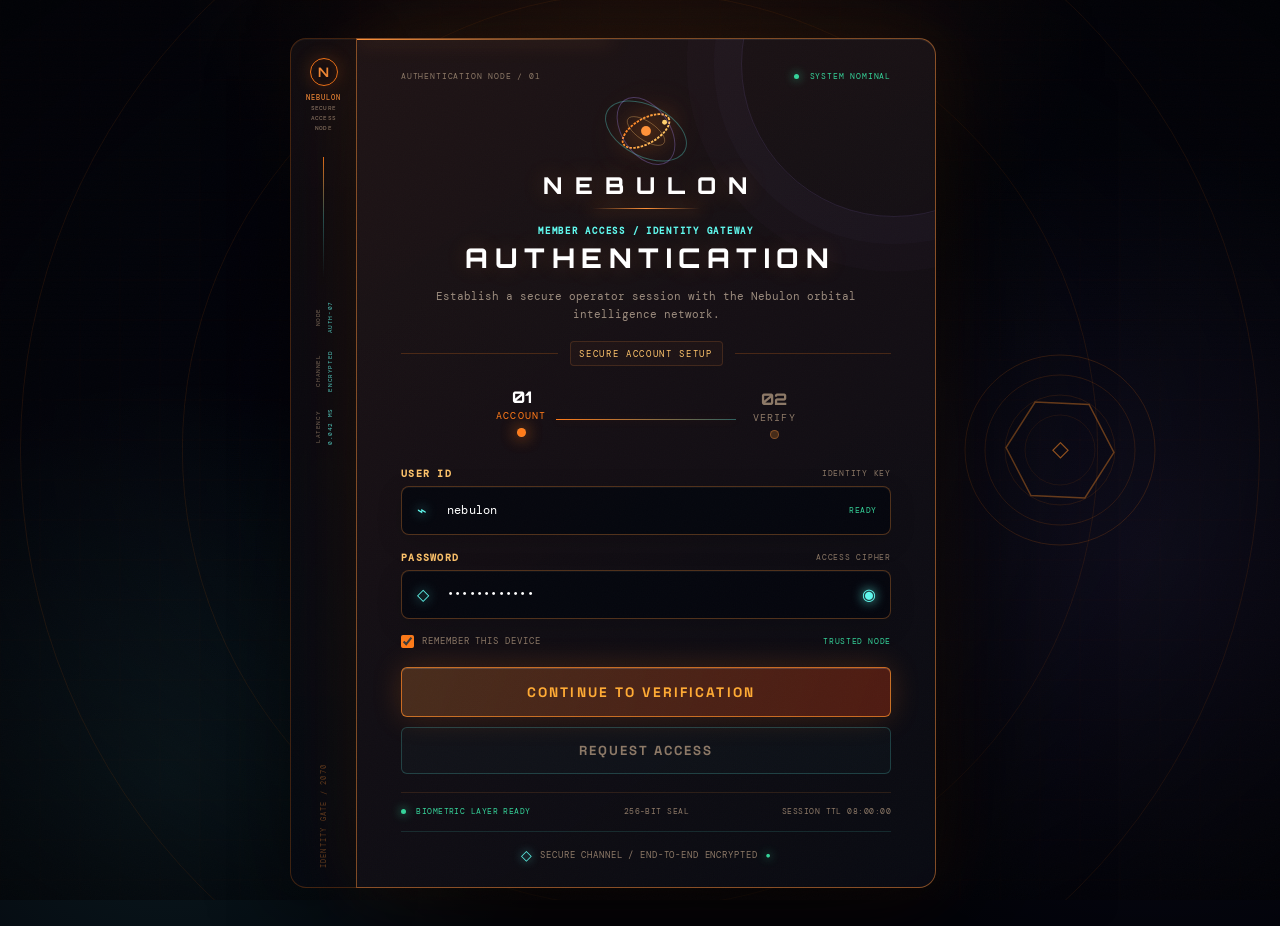
==== commit e095540f: "updated gateway panel" ====
--- a/frontend/index.html
+++ b/frontend/index.html
@@ -118,115 +118,124 @@
         </div>
       </aside>
 
-      <!-- Center Hero Content -->
+      <!-- Gateway Command Deck -->
       <div class="n-container home-hero__content">
-
-        <!-- Top Jarvis Header Capsule -->
-        <div class="jarvis-status-pill">
-          <span class="jarvis-pill-icon">⏣</span>
-          <span class="jarvis-pill-text">AUTONOMOUS ORBITAL INTELLIGENCE MATRIX // SGP4 KEPLERIAN VERIFICATION</span>
-          <span class="jarvis-pill-live"><span class="n-live-dot"></span> SYS: OPTIMAL</span>
-        </div>
-
-        <!-- Super Luxury Hero Title with Chromatic Laser Glow -->
-        <h1 class="home-hero__title">
-          Find the spacecraft.<br />
-          <span class="luxury-gradient-text">Ask the sky the right next question.</span>
-        </h1>
-
-        <!-- Crisp Aerospace Lead Subtitle -->
-        <p class="home-hero__lead">
-          Nebulon fuses scattered multi-agency orbital feeds into an explainable Bayesian investigation graph that
-          converges on verified spacecraft identity.
-        </p>
-
-        <!-- $130,000 Ultra-Luxury Action Buttons -->
-        <div class="home-hero__actions">
-
-          <!-- Primary Super-Premium Action Button -->
-          <a href="investigate.html" class="btn-luxury-primary" id="btn-enter-workspace"
-            aria-label="Enter Live Mission Workspace">
-            <div class="btn-luxury-primary__glow"></div>
-            <div class="btn-luxury-primary__scanline"></div>
-            <div class="btn-luxury-primary__inner">
-              <span class="btn-luxury-micro">MISSION WORKSPACE // NORAD VERIFICATION</span>
-              <div class="btn-luxury-main">
-                <span class="btn-luxury-text">Enter Live Mission Workspace</span>
-                <span class="btn-luxury-arrow">◈ ⏵</span>
+        <div class="gateway-command-layout">
+          <div class="gateway-command-main">
+            <div class="jarvis-status-pill gateway-status-pill">
+              <span class="jarvis-pill-icon">⏣</span>
+              <span class="jarvis-pill-text">NEBULON GATEWAY // ORBITAL INTELLIGENCE ONLINE</span>
+              <span class="jarvis-pill-live"><span class="n-live-dot"></span> SYS: OPTIMAL</span>
+            </div>
+
+            <div class="gateway-eyebrow"><span class="gateway-eyebrow__line"></span>MISSION CONTROL / 01</div>
+            <h1 class="home-hero__title">
+              Turn orbital noise<br />
+              <span class="luxury-gradient-text">into a clear next move.</span>
+            </h1>
+            <p class="home-hero__lead">
+              Nebulon connects live telemetry, physics, and human judgment so your team can move from an unknown signal
+              to a verified spacecraft with confidence.
+            </p>
+
+            <div class="gateway-route" aria-label="Nebulon investigation route">
+              <div class="gateway-route__step gateway-route__step--active">
+                <span class="gateway-route__index">01</span><span class="gateway-route__label">OBSERVE</span>
+                <span class="gateway-route__state">LIVE FEEDS</span>
               </div>
-            </div>
-          </a>
-
-          <!-- Secondary Super-Premium Action Button -->
-          <a href="about.html" class="btn-luxury-secondary" id="btn-explore-loop"
-            aria-label="Explore Investigation Loop Protocol">
-            <div class="btn-luxury-secondary__glow"></div>
-            <div class="btn-luxury-secondary__inner">
-              <span class="btn-luxury-micro">AUTONOMOUS PROTOCOL // SYSTEM OVERVIEW</span>
-              <div class="btn-luxury-main">
-                <span class="btn-luxury-text">Explore Investigation Loop</span>
-                <span class="btn-luxury-arrow">⟲</span>
+              <span class="gateway-route__connector"></span>
+              <div class="gateway-route__step">
+                <span class="gateway-route__index">02</span><span class="gateway-route__label">IDENTIFY</span>
+                <span class="gateway-route__state">BAYESIAN GRAPH</span>
               </div>
-            </div>
-          </a>
-
-        </div>
-
-        <!-- Live Synchronized Jarvis Telemetry Matrix Strip -->
-        <div class="home-pulse-strip">
-
-          <!-- Pod 1: Telemetry Pipeline -->
-          <div class="home-pulse-card">
-            <div class="home-pulse-card__header">
-              <span class="home-pulse-card__label">TELEMETRY PIPELINE</span>
-              <span class="jarvis-micro-badge">TIER A–D</span>
-            </div>
-            <div class="home-pulse-card__value">
-              <span class="n-live-dot"></span>
-              <span id="home-source-sync">4 Feeds Synchronized</span>
-            </div>
+              <span class="gateway-route__connector"></span>
+              <div class="gateway-route__step">
+                <span class="gateway-route__index">03</span><span class="gateway-route__label">ACT</span>
+                <span class="gateway-route__state">NEXT SENSOR</span>
+              </div>
+            </div>
+
+            <div class="home-hero__actions gateway-actions">
+              <a href="investigate.html" class="btn-luxury-primary" id="btn-enter-workspace"
+                aria-label="Enter Live Mission Workspace">
+                <div class="btn-luxury-primary__glow"></div>
+                <div class="btn-luxury-primary__scanline"></div>
+                <div class="btn-luxury-primary__inner">
+                  <span class="btn-luxury-micro">RECOMMENDED // START WITH LIVE DATA</span>
+                  <div class="btn-luxury-main"><span class="btn-luxury-text">Open Mission Workspace</span><span
+                      class="btn-luxury-arrow">↗</span></div>
+                </div>
+              </a>
+              <a href="about.html" class="btn-luxury-secondary" id="btn-explore-loop"
+                aria-label="Explore the Nebulon protocol">
+                <div class="btn-luxury-secondary__glow"></div>
+                <div class="btn-luxury-secondary__inner">
+                  <span class="btn-luxury-micro">HOW IT WORKS // 90 SEC BRIEF</span>
+                  <div class="btn-luxury-main"><span class="btn-luxury-text">Explore the Protocol</span><span
+                      class="btn-luxury-arrow">→</span></div>
+                </div>
+              </a>
+            </div>
+          </div>
+
+          <aside class="gateway-mission-card" aria-label="Current mission status">
+            <div class="gateway-mission-card__topline"><span class="gateway-card-kicker">CURRENT OPERATION</span><span
+                class="gateway-card-id">NBLN-042</span></div>
+            <div class="gateway-mission-card__signal"><span class="gateway-signal-orbit"></span><span><strong>UNRESOLVED
+                  OBJECT</strong><small>Low Earth orbit / pass in progress</small></span></div>
+            <div class="gateway-confidence">
+              <div><span>IDENTITY CONFIDENCE</span><strong>99.8%</strong></div>
+              <div class="gateway-confidence__track"><span></span></div>
+            </div>
+            <div class="gateway-mission-grid">
+              <div><span>LAST CONTACT</span><strong>00:42 AGO</strong></div>
+              <div><span>NEXT PASS</span><strong>T+04:18:22</strong></div>
+              <div><span>BEST STATION</span><strong>GS-142 / SVALBARD</strong></div>
+              <div><span>VECTOR HEALTH</span><strong class="gateway-good">NOMINAL</strong></div>
+            </div>
+            <div class="gateway-queue">
+              <div class="gateway-queue__header"><span>MISSION QUEUE</span><span>03 READY</span></div><button
+                type="button" class="gateway-queue__item is-selected" data-gateway-focus="investigate"><span
+                  class="gateway-queue__dot"></span><span><strong>Resolve spacecraft identity</strong><small>4 sources
+                    synchronized</small></span><span>›</span></button><button type="button" class="gateway-queue__item"
+                data-gateway-focus="observe"><span
+                  class="gateway-queue__dot gateway-queue__dot--violet"></span><span><strong>Review next sensor
+                    pass</strong><small>+3.42 bits expected gain</small></span><span>›</span></button>
+            </div>
+            <div class="gateway-card-footer"><span class="n-live-dot"></span> ALL SYSTEMS NOMINAL <span>UTC
+                18:39:00</span></div>
+          </aside>
+        </div>
+
+        <div class="home-pulse-strip gateway-pulse-strip">
+          <div class="home-pulse-card">
+            <div class="home-pulse-card__header"><span class="home-pulse-card__label">TELEMETRY PIPELINE</span><span
+                class="jarvis-micro-badge">TIER A–D</span></div>
+            <div class="home-pulse-card__value"><span class="n-live-dot"></span><span id="home-source-sync">4 Feeds
+                Synchronized</span></div>
             <div class="home-pulse-card__sub">NASA OEM · Space-Track · CelesTrak · SatNOGS</div>
           </div>
-
-          <!-- Pod 2: Physics Residual Arbiter -->
-          <div class="home-pulse-card">
-            <div class="home-pulse-card__header">
-              <span class="home-pulse-card__label">PHYSICS RESIDUAL ARBITER</span>
-              <span class="jarvis-micro-badge" style="border-color: var(--n-cyan); color: var(--n-cyan);">ACTIVE</span>
-            </div>
-            <div class="home-pulse-card__value" style="color: var(--n-cyan);">
-              SGP4 / SDP4 Matched
-            </div>
+          <div class="home-pulse-card">
+            <div class="home-pulse-card__header"><span class="home-pulse-card__label">PHYSICS ARBITER</span><span
+                class="jarvis-micro-badge">ACTIVE</span></div>
+            <div class="home-pulse-card__value" style="color: var(--n-cyan);">SGP4 / SDP4 Matched</div>
             <div class="home-pulse-card__sub">Doppler residual Δf: +38 Hz nominal</div>
           </div>
-
-          <!-- Pod 3: Identity Convergence -->
-          <div class="home-pulse-card">
-            <div class="home-pulse-card__header">
-              <span class="home-pulse-card__label">IDENTITY CONVERGENCE</span>
-              <span class="jarvis-micro-badge" style="border-color: var(--n-green); color: var(--n-green);">99.8%</span>
-            </div>
-            <div class="home-pulse-card__value" style="color: var(--n-green);">
-              Human-in-the-Loop
-            </div>
+          <div class="home-pulse-card">
+            <div class="home-pulse-card__header"><span class="home-pulse-card__label">IDENTITY CONVERGENCE</span><span
+                class="jarvis-micro-badge" style="border-color: var(--n-green); color: var(--n-green);">99.8%</span>
+            </div>
+            <div class="home-pulse-card__value" style="color: var(--n-green);">Human-in-the-Loop</div>
             <div class="home-pulse-card__sub">Bayesian multi-sensor disambiguation</div>
           </div>
-
-          <!-- Pod 4: Next-Best Sensor Pass -->
-          <div class="home-pulse-card">
-            <div class="home-pulse-card__header">
-              <span class="home-pulse-card__label">NEXT SENSOR PASS</span>
-              <span class="jarvis-micro-badge" style="border-color: var(--n-violet); color: var(--n-violet);">+3.42
-                BITS</span>
-            </div>
-            <div class="home-pulse-card__value" style="color: var(--n-violet);">
-              GS-142 Svalbard
-            </div>
+          <div class="home-pulse-card">
+            <div class="home-pulse-card__header"><span class="home-pulse-card__label">NEXT SENSOR PASS</span><span
+                class="jarvis-micro-badge" style="border-color: var(--n-violet); color: var(--n-violet);">+3.42
+                BITS</span></div>
+            <div class="home-pulse-card__value" style="color: var(--n-violet);">GS-142 Svalbard</div>
             <div class="home-pulse-card__sub">Pass window: T+04:18:22 · Max 78.4°</div>
           </div>
-
-        </div>
-
+        </div>
       </div>
     </section>
   </main>
--- a/frontend/css/navbar.css
+++ b/frontend/css/navbar.css
@@ -348,40 +348,172 @@
   margin: 0;
 }
 
-/* Review Badge */
+/* ==========================================================================
+   REVIEW BADGE (DYNAMIC MULTI-TIER CYBERTECH STATUS)
+   Tier 0: Nominal Green (REVIEW 0)
+   Tier 1-3: Caution Yellow (REVIEW 1-3)
+   Tier 4+: Critical Alert Red (REVIEW 4+)
+   ========================================================================== */
 .n-nav-review-badge {
   display: flex;
   align-items: center;
-  gap: 5px;
-  padding: 4px 8px;
-  background: rgba(245, 158, 11, 0.12);
-  border: 1px solid rgba(245, 158, 11, 0.45);
+  gap: 6px;
+  padding: 4px 9px;
   border-radius: var(--n-radius-sm);
-  color: var(--n-amber);
   font-family: var(--n-font-mono);
   font-size: 0.72rem;
   font-weight: 700;
   text-decoration: none;
   white-space: nowrap;
   flex-shrink: 0;
+  transition: all 0.25s cubic-bezier(0.16, 1, 0.3, 1);
+  position: relative;
+  cursor: pointer;
+}
+
+.n-nav-review-badge__dot {
+  width: 6px;
+  height: 6px;
+  border-radius: 50%;
+  display: inline-block;
+  flex-shrink: 0;
+}
+
+.n-nav-review-badge__label {
+  letter-spacing: 0.04em;
+}
+
+.n-nav-review-badge__count {
+  padding: 1px 6px;
+  border-radius: 3px;
+  font-size: 0.68rem;
+  font-weight: 800;
+  line-height: 1.2;
   transition: all 0.2s ease;
-  box-shadow: 0 0 15px rgba(245, 158, 11, 0.2);
-}
-
-.n-nav-review-badge:hover {
-  background: rgba(245, 158, 11, 0.25);
-  border-color: var(--n-amber);
-  box-shadow: 0 0 25px rgba(245, 158, 11, 0.5);
-  color: #ffffff;
-}
-
-.n-nav-review-badge__count {
-  background: var(--n-amber);
-  color: #03050c;
-  padding: 1px 5px;
-  border-radius: 3px;
-  font-size: 0.65rem;
-  font-weight: 800;
+}
+
+/* Tier 0: Nominal Green (0 pending reviews) */
+.n-nav-review-badge--zero {
+  background: rgba(16, 185, 129, 0.12);
+  border: 1px solid rgba(16, 185, 129, 0.5);
+  color: #10b981;
+  box-shadow: 0 0 14px rgba(16, 185, 129, 0.2);
+}
+
+.n-nav-review-badge--zero .n-nav-review-badge__dot {
+  background: #10b981;
+  box-shadow: 0 0 8px #10b981;
+}
+
+.n-nav-review-badge--zero .n-nav-review-badge__count {
+  background: #10b981;
+  color: #021a0d;
+}
+
+.n-nav-review-badge--zero:hover {
+  background: rgba(16, 185, 129, 0.25);
+  border-color: #10b981;
+  box-shadow: 0 0 24px rgba(16, 185, 129, 0.5);
+  color: #ffffff;
+}
+
+/* Tier 1-3: Caution Yellow (some pending reviews) */
+.n-nav-review-badge--caution {
+  background: rgba(245, 158, 11, 0.14);
+  border: 1px solid rgba(245, 158, 11, 0.55);
+  color: #f59e0b;
+  box-shadow: 0 0 15px rgba(245, 158, 11, 0.25);
+  animation: n-caution-glow 2.8s infinite ease-in-out;
+}
+
+.n-nav-review-badge--caution .n-nav-review-badge__dot {
+  background: #f59e0b;
+  box-shadow: 0 0 8px #f59e0b;
+}
+
+.n-nav-review-badge--caution .n-nav-review-badge__count {
+  background: #f59e0b;
+  color: #0a0601;
+}
+
+.n-nav-review-badge--caution:hover {
+  background: rgba(245, 158, 11, 0.28);
+  border-color: #f59e0b;
+  box-shadow: 0 0 25px rgba(245, 158, 11, 0.55);
+  color: #ffffff;
+}
+
+/* Tier 4+: Critical Alert Red (many pending reviews) */
+.n-nav-review-badge--critical {
+  background: rgba(239, 68, 68, 0.18);
+  border: 1px solid rgba(239, 68, 68, 0.75);
+  color: #f87171;
+  box-shadow: 0 0 20px rgba(239, 68, 68, 0.45);
+  animation: n-critical-pulse 1.4s infinite ease-in-out;
+}
+
+.n-nav-review-badge--critical .n-nav-review-badge__dot {
+  background: #ef4444;
+  box-shadow: 0 0 10px #ef4444;
+}
+
+.n-nav-review-badge--critical .n-nav-review-badge__count {
+  background: #ef4444;
+  color: #ffffff;
+}
+
+.n-nav-review-badge--critical:hover {
+  background: rgba(239, 68, 68, 0.32);
+  border-color: #ef4444;
+  box-shadow: 0 0 30px rgba(239, 68, 68, 0.75);
+  color: #ffffff;
+}
+
+/* Center Rail Review link status indicator pip */
+.n-nav-review-pip {
+  display: inline-block;
+  width: 5px;
+  height: 5px;
+  border-radius: 50%;
+  margin-left: 4px;
+  vertical-align: middle;
+  transition: all 0.2s ease;
+}
+
+.n-nav-review-pip--zero {
+  background: #10b981;
+  box-shadow: 0 0 6px #10b981;
+}
+
+.n-nav-review-pip--caution {
+  background: #f59e0b;
+  box-shadow: 0 0 6px #f59e0b;
+}
+
+.n-nav-review-pip--critical {
+  background: #ef4444;
+  box-shadow: 0 0 8px #ef4444;
+  animation: n-critical-pulse 1.4s infinite ease-in-out;
+}
+
+@keyframes n-caution-glow {
+  0%, 100% {
+    box-shadow: 0 0 12px rgba(245, 158, 11, 0.2);
+  }
+  50% {
+    box-shadow: 0 0 22px rgba(245, 158, 11, 0.45);
+  }
+}
+
+@keyframes n-critical-pulse {
+  0%, 100% {
+    box-shadow: 0 0 14px rgba(239, 68, 68, 0.35);
+    border-color: rgba(239, 68, 68, 0.65);
+  }
+  50% {
+    box-shadow: 0 0 28px rgba(239, 68, 68, 0.75);
+    border-color: #ef4444;
+  }
 }
 
 /* Active Operator Profile Capsule */
--- a/frontend/pages/home/home.css
+++ b/frontend/pages/home/home.css
@@ -716,4 +716,692 @@
   .btn-luxury-main {
     justify-content: center;
   }
+}
+
+/* GATEWAY COMMAND DECK REFRESH ------------------------------------------------ */
+.gateway-command-layout {
+  width: min(1180px, 100%);
+  display: grid;
+  grid-template-columns: minmax(0, 1fr) 360px;
+  gap: 3.5rem;
+  align-items: center;
+}
+
+.gateway-command-main {
+  min-width: 0;
+}
+
+.gateway-status-pill {
+  justify-content: flex-start;
+  margin-bottom: 1.6rem;
+}
+
+.gateway-eyebrow {
+  display: flex;
+  align-items: center;
+  gap: .7rem;
+  color: var(--n-cyan);
+  font: 700 .67rem/1 var(--n-font-mono);
+  letter-spacing: .22em;
+  margin-bottom: 1rem;
+}
+
+.gateway-eyebrow__line {
+  width: 34px;
+  height: 1px;
+  background: var(--n-cyan);
+  box-shadow: 0 0 14px var(--n-cyan);
+}
+
+.gateway-route {
+  display: flex;
+  align-items: center;
+  max-width: 660px;
+  margin: 1.8rem 0 1.7rem;
+}
+
+.gateway-route__step {
+  display: grid;
+  grid-template-columns: auto 1fr;
+  column-gap: .5rem;
+  min-width: 112px;
+  opacity: .58;
+}
+
+.gateway-route__step--active {
+  opacity: 1;
+}
+
+.gateway-route__index {
+  grid-row: span 2;
+  color: var(--n-cyan);
+  font: 700 .73rem/1 var(--n-font-mono);
+  padding-top: .08rem;
+}
+
+.gateway-route__label {
+  color: #fff;
+  font: 700 .71rem/1 var(--n-font-mono);
+  letter-spacing: .12em;
+}
+
+.gateway-route__state {
+  color: var(--n-text-soft);
+  font: .56rem/1.4 var(--n-font-mono);
+  letter-spacing: .08em;
+}
+
+.gateway-route__connector {
+  height: 1px;
+  flex: 1;
+  min-width: 18px;
+  margin: 0 .75rem;
+  background: linear-gradient(90deg, var(--n-cyan), rgba(0, 240, 255, .14));
+}
+
+.gateway-mission-card {
+  position: relative;
+  padding: 1.35rem;
+  background: linear-gradient(150deg, rgba(7, 18, 43, .88), rgba(4, 8, 22, .78));
+  border: 1px solid rgba(0, 240, 255, .42);
+  border-radius: 18px;
+  box-shadow: 0 22px 80px rgba(0, 0, 0, .68), inset 0 0 35px rgba(0, 240, 255, .05);
+  backdrop-filter: blur(20px);
+  -webkit-backdrop-filter: blur(20px);
+  overflow: hidden;
+}
+
+.gateway-mission-card::before {
+  content: '';
+  position: absolute;
+  inset: 0 0 auto;
+  height: 2px;
+  background: linear-gradient(90deg, var(--n-cyan), var(--n-violet), transparent);
+}
+
+.gateway-mission-card__topline,
+.gateway-queue__header,
+.gateway-card-footer {
+  display: flex;
+  justify-content: space-between;
+  align-items: center;
+  font: 700 .6rem/1 var(--n-font-mono);
+  letter-spacing: .12em;
+}
+
+.gateway-card-kicker {
+  color: var(--n-cyan);
+}
+
+.gateway-card-id {
+  color: var(--n-text-soft);
+}
+
+.gateway-mission-card__signal {
+  display: flex;
+  gap: .8rem;
+  align-items: center;
+  margin: 1.4rem 0;
+  color: #fff;
+  font: 700 .83rem/1.3 var(--n-font-mono);
+  letter-spacing: .05em;
+}
+
+.gateway-mission-card__signal small {
+  display: block;
+  color: var(--n-text-soft);
+  font: .65rem/1.6 var(--n-font-mono);
+  letter-spacing: 0;
+}
+
+.gateway-signal-orbit {
+  width: 38px;
+  height: 38px;
+  border: 1px solid var(--n-cyan);
+  border-radius: 50%;
+  box-shadow: 0 0 22px rgba(0, 240, 255, .32), inset 0 0 12px rgba(0, 240, 255, .22);
+  position: relative;
+}
+
+.gateway-signal-orbit::after {
+  content: '';
+  position: absolute;
+  width: 7px;
+  height: 7px;
+  left: 15px;
+  top: 15px;
+  border-radius: 50%;
+  background: #fff;
+  box-shadow: 0 0 14px var(--n-cyan);
+}
+
+.gateway-confidence {
+  padding: .85rem 0 1rem;
+  border-top: 1px solid rgba(255, 255, 255, .1);
+}
+
+.gateway-confidence>div:first-child {
+  display: flex;
+  justify-content: space-between;
+  color: var(--n-text-soft);
+  font: .59rem var(--n-font-mono);
+  letter-spacing: .1em;
+}
+
+.gateway-confidence strong {
+  color: var(--n-green);
+  font-size: .85rem;
+}
+
+.gateway-confidence__track {
+  height: 4px;
+  margin-top: .55rem;
+  border-radius: 99px;
+  background: rgba(255, 255, 255, .1);
+  overflow: hidden;
+}
+
+.gateway-confidence__track span {
+  display: block;
+  width: 99.8%;
+  height: 100%;
+  background: linear-gradient(90deg, var(--n-cyan), var(--n-green));
+  box-shadow: 0 0 12px var(--n-green);
+}
+
+.gateway-mission-grid {
+  display: grid;
+  grid-template-columns: 1fr 1fr;
+  gap: .8rem;
+  padding: .95rem 0;
+  border-block: 1px solid rgba(255, 255, 255, .1);
+}
+
+.gateway-mission-grid span,
+.gateway-queue__item small {
+  display: block;
+  color: var(--n-text-soft);
+  font: .54rem/1.5 var(--n-font-mono);
+  letter-spacing: .06em;
+}
+
+.gateway-mission-grid strong {
+  display: block;
+  margin-top: .15rem;
+  color: #fff;
+  font: 700 .65rem/1.4 var(--n-font-mono);
+}
+
+.gateway-good {
+  color: var(--n-green) !important;
+}
+
+.gateway-queue {
+  padding-top: 1rem;
+}
+
+.gateway-queue__header {
+  color: var(--n-text-soft);
+  margin-bottom: .55rem;
+}
+
+.gateway-queue__item {
+  width: 100%;
+  display: grid;
+  grid-template-columns: auto 1fr auto;
+  align-items: center;
+  gap: .65rem;
+  padding: .62rem .2rem;
+  color: #fff;
+  text-align: left;
+  background: transparent;
+  border: 0;
+  border-bottom: 1px solid rgba(255, 255, 255, .08);
+  cursor: pointer;
+}
+
+.gateway-queue__item:hover,
+.gateway-queue__item.is-selected {
+  color: var(--n-cyan);
+}
+
+.gateway-queue__item strong {
+  font: 700 .66rem var(--n-font-mono);
+}
+
+.gateway-queue__item>span:last-child {
+  color: var(--n-cyan);
+  font-size: 1.1rem;
+}
+
+.gateway-queue__dot {
+  width: 7px;
+  height: 7px;
+  border-radius: 50%;
+  background: var(--n-cyan);
+  box-shadow: 0 0 10px var(--n-cyan);
+}
+
+.gateway-queue__dot--violet {
+  background: var(--n-violet);
+  box-shadow: 0 0 10px var(--n-violet);
+}
+
+.gateway-card-footer {
+  color: var(--n-green);
+  margin-top: 1rem;
+  font-size: .54rem;
+}
+
+.gateway-card-footer>span:last-child {
+  color: var(--n-text-soft);
+}
+
+.gateway-pulse-strip {
+  max-width: 1180px;
+  margin-top: 1.6rem;
+}
+
+@media (max-width: 1080px) {
+  .gateway-command-layout {
+    grid-template-columns: 1fr;
+    gap: 1.4rem;
+  }
+
+  .gateway-mission-card {
+    max-width: 620px;
+    margin-inline: auto;
+  }
+
+  .gateway-command-main {
+    text-align: center;
+  }
+
+  .gateway-eyebrow,
+  .gateway-route {
+    justify-content: center;
+    margin-inline: auto;
+  }
+
+  .gateway-actions {
+    justify-content: center;
+  }
+}
+
+@media (max-width: 640px) {
+  .gateway-route {
+    display: none;
+  }
+
+  .gateway-status-pill {
+    justify-content: center;
+  }
+
+  .gateway-mission-card {
+    padding: 1rem;
+  }
+
+  .gateway-pulse-strip {
+    margin-top: 1rem;
+  }
+}
+
+/* GATEWAY BOX ALIGNMENT / VIEWPORT-SAFE COMPOSITION -------------------------
+   Keeps the existing visual treatment while giving every panel one shared frame.
+*/
+.home-hero {
+  height: calc(100svh - 64px);
+  min-height: 0;
+  padding: clamp(1rem, 2.4vh, 2rem) clamp(1rem, 3vw, 2.5rem);
+}
+
+.home-hero__content {
+  width: min(1280px, 100%);
+  height: 100%;
+  min-height: 0;
+  display: grid;
+  grid-template-rows: minmax(0, 1fr) auto;
+  gap: clamp(.8rem, 2vh, 1.5rem);
+  align-content: center;
+}
+
+.gateway-command-layout {
+  width: 100%;
+  min-height: 0;
+  display: grid;
+  grid-template-columns: minmax(0, 1fr) 360px;
+  gap: clamp(2rem, 4vw, 4.5rem);
+  align-items: center;
+}
+
+.gateway-command-main {
+  min-width: 0;
+  width: min(700px, 100%);
+  justify-self: center;
+}
+
+.gateway-mission-card {
+  width: 100%;
+  box-sizing: border-box;
+  align-self: center;
+}
+
+.gateway-pulse-strip {
+  width: 100%;
+  max-width: none;
+  min-width: 0;
+  margin-top: 0;
+  grid-template-columns: repeat(4, minmax(0, 1fr));
+  gap: clamp(.65rem, 1.4vw, 1.25rem);
+}
+
+.home-pulse-card {
+  min-width: 0;
+  height: 100%;
+  box-sizing: border-box;
+}
+
+.home-pulse-card__value,
+.home-pulse-card__sub {
+  min-width: 0;
+}
+
+.home-pulse-card__value>span:last-child,
+.home-pulse-card__sub {
+  overflow: hidden;
+  text-overflow: ellipsis;
+}
+
+.jarvis-side-hud {
+  width: 220px;
+  top: 50%;
+  z-index: 4;
+}
+
+.jarvis-side-hud--left {
+  left: max(1.25rem, calc(50% - 900px));
+}
+
+.jarvis-side-hud--right {
+  right: max(1.25rem, calc(50% - 900px));
+}
+
+.jarvis-hud-card {
+  width: 100%;
+  box-sizing: border-box;
+}
+
+/* Short landscape windows: compress spacing before changing the composition. */
+@media (max-height: 800px) and (min-width: 1081px) {
+  .home-hero__content {
+    gap: .7rem;
+  }
+
+  .gateway-status-pill {
+    margin-bottom: .7rem;
+  }
+
+  .home-hero__title {
+    font-size: clamp(2.25rem, 4.4vw, 4rem);
+    line-height: .98;
+  }
+
+  .home-hero__lead {
+    margin-block: .7rem;
+  }
+
+  .gateway-route {
+    margin-block: 1rem;
+  }
+
+  .gateway-mission-card {
+    padding: 1rem;
+  }
+
+  .gateway-mission-card__signal {
+    margin-block: .9rem;
+  }
+
+  .gateway-confidence {
+    padding-block: .6rem .7rem;
+  }
+
+  .gateway-mission-grid {
+    padding-block: .65rem;
+    gap: .55rem;
+  }
+
+  .gateway-queue {
+    padding-top: .7rem;
+  }
+
+  .gateway-queue__item {
+    padding-block: .45rem;
+  }
+
+  .gateway-card-footer {
+    margin-top: .7rem;
+  }
+
+  .home-pulse-card {
+    padding: .8rem .9rem;
+  }
+}
+
+/* Tablet / minimized window: remove the floating side columns and stack one
+   deliberate central frame instead of letting panels collide. */
+@media (max-width: 1180px) {
+  .jarvis-side-hud {
+    display: none;
+  }
+
+  .home-hero__content {
+    width: min(900px, 100%);
+  }
+
+  .gateway-command-layout {
+    gap: 1.5rem;
+  }
+
+  .gateway-pulse-strip {
+    grid-template-columns: repeat(2, minmax(0, 1fr));
+  }
+}
+
+@media (max-width: 760px) {
+  .home-hero {
+    height: auto;
+    min-height: calc(100svh - 64px);
+    overflow-y: auto;
+  }
+
+  .home-hero__content {
+    height: auto;
+    grid-template-rows: auto auto;
+    padding-block: 1rem;
+  }
+
+  .gateway-command-layout {
+    grid-template-columns: 1fr;
+    gap: 1rem;
+  }
+
+  .gateway-command-main {
+    width: 100%;
+  }
+
+  .gateway-mission-card {
+    max-width: none;
+  }
+
+  .gateway-pulse-strip {
+    grid-template-columns: 1fr;
+  }
+}
+
+@media (max-width: 520px) {
+  .home-hero__content {
+    padding-inline: .25rem;
+  }
+
+  .gateway-mission-grid {
+    gap: .55rem;
+  }
+
+  .gateway-mission-grid strong {
+    font-size: .57rem;
+  }
+}
+
+/* ZOOM-SAFE GATEWAY CONTROLS -----------------------------------------------
+   Buttons are allowed to wrap and shrink within their own grid cells. No
+   fixed-width control can force another panel underneath it when browser zoom
+   changes the available CSS viewport.
+*/
+.home-hero {
+  overflow-x: hidden;
+  overflow-y: auto;
+}
+
+.home-hero__content {
+  align-content: start;
+  min-height: max-content;
+}
+
+.gateway-command-layout,
+.gateway-command-main,
+.gateway-mission-card,
+.gateway-pulse-strip {
+  min-width: 0;
+}
+
+.gateway-command-main {
+  display: flex;
+  flex-direction: column;
+  align-items: stretch;
+}
+
+.gateway-actions {
+  width: 100%;
+  display: grid;
+  grid-template-columns: repeat(2, minmax(0, 1fr));
+  align-items: stretch;
+  justify-content: stretch;
+  gap: clamp(.75rem, 1.5vw, 1.25rem);
+  margin: 0;
+}
+
+.gateway-actions>.btn-luxury-primary,
+.gateway-actions>.btn-luxury-secondary {
+  width: 100%;
+  min-width: 0;
+  max-width: none;
+  box-sizing: border-box;
+}
+
+.gateway-actions .btn-luxury-primary__inner,
+.gateway-actions .btn-luxury-secondary__inner {
+  width: 100%;
+  min-width: 0;
+  min-height: 86px;
+  box-sizing: border-box;
+  justify-content: center;
+  padding-inline: clamp(.85rem, 2vw, 1.65rem);
+}
+
+.gateway-actions .btn-luxury-micro,
+.gateway-actions .btn-luxury-text {
+  max-width: 100%;
+  overflow-wrap: anywhere;
+}
+
+.gateway-actions .btn-luxury-main {
+  width: 100%;
+  min-width: 0;
+  flex-wrap: wrap;
+  row-gap: .2rem;
+}
+
+.gateway-actions .btn-luxury-text {
+  min-width: 0;
+  flex: 1 1 auto;
+}
+
+.gateway-actions .btn-luxury-arrow {
+  flex: 0 0 auto;
+}
+
+.gateway-mission-card {
+  overflow-wrap: anywhere;
+}
+
+.gateway-mission-card__topline,
+.gateway-card-footer,
+.gateway-queue__header {
+  gap: .75rem;
+  flex-wrap: wrap;
+}
+
+.gateway-card-footer>span:last-child {
+  margin-left: auto;
+}
+
+.gateway-pulse-strip {
+  align-items: stretch;
+}
+
+/* At zoom levels where the CSS viewport becomes tablet-sized, stack the two
+   actions and then the information card. This is intentional: vertical flow
+   is preferable to controls touching or covering one another. */
+@media (max-width: 900px) {
+  .home-hero__content {
+    height: auto;
+    grid-template-rows: auto auto;
+    align-content: start;
+  }
+
+  .gateway-command-layout {
+    grid-template-columns: minmax(0, 1fr);
+  }
+
+  .gateway-command-main {
+    width: 100%;
+  }
+
+  .gateway-mission-card {
+    width: min(100%, 620px);
+    justify-self: center;
+  }
+}
+
+@media (max-width: 620px) {
+  .gateway-actions {
+    grid-template-columns: minmax(0, 1fr);
+  }
+
+  .gateway-actions .btn-luxury-primary__inner,
+  .gateway-actions .btn-luxury-secondary__inner {
+    min-height: 76px;
+  }
+
+  .gateway-pulse-strip {
+    grid-template-columns: minmax(0, 1fr);
+  }
+}
+
+/* Extra-short zoomed windows get a little breathing room and scroll instead
+   of clipping the bottom of a control or telemetry card. */
+@media (max-height: 680px) {
+  .home-hero {
+    height: auto;
+    min-height: calc(100svh - 64px);
+  }
+
+  .home-hero__content {
+    padding-block: 1rem 1.5rem;
+  }
+
+  .gateway-route {
+    margin-block: .8rem 1rem;
+  }
 }
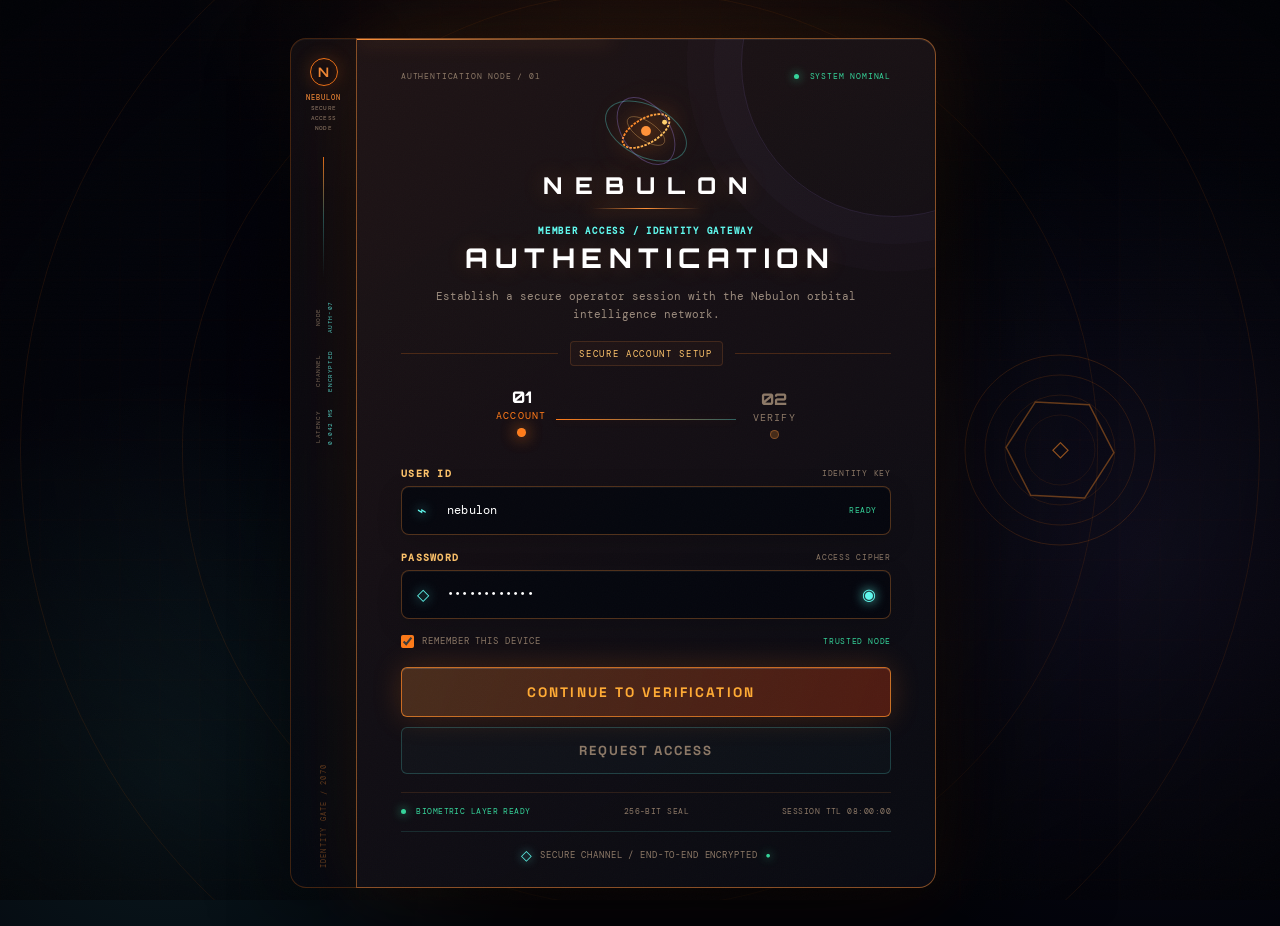
==== commit bf4f90f6: "fixing jarvis core" ====
--- a/frontend/index.html
+++ b/frontend/index.html
@@ -156,23 +156,105 @@
             </div>
 
             <div class="home-hero__actions gateway-actions">
-              <a href="investigate.html" class="btn-luxury-primary" id="btn-enter-workspace"
+              <a href="investigate.html" class="tech-btn tech-btn--primary btn-luxury-primary" id="btn-enter-workspace"
                 aria-label="Enter Live Mission Workspace">
-                <div class="btn-luxury-primary__glow"></div>
-                <div class="btn-luxury-primary__scanline"></div>
-                <div class="btn-luxury-primary__inner">
-                  <span class="btn-luxury-micro">RECOMMENDED // START WITH LIVE DATA</span>
-                  <div class="btn-luxury-main"><span class="btn-luxury-text">Open Mission Workspace</span><span
-                      class="btn-luxury-arrow">↗</span></div>
+                <!-- Corner bracket reticles -->
+                <span class="tech-btn__corner tech-btn__corner--tl" aria-hidden="true"></span>
+                <span class="tech-btn__corner tech-btn__corner--tr" aria-hidden="true"></span>
+                <span class="tech-btn__corner tech-btn__corner--bl" aria-hidden="true"></span>
+                <span class="tech-btn__corner tech-btn__corner--br" aria-hidden="true"></span>
+                
+                <!-- Laser border scanline & glow aura -->
+                <div class="tech-btn__laser-border" aria-hidden="true"></div>
+                <div class="tech-btn__glow" aria-hidden="true"></div>
+                <div class="tech-btn__scanlines" aria-hidden="true"></div>
+                
+                <!-- Button Content Architecture -->
+                <div class="tech-btn__inner">
+                  <!-- Header Telemetry Row -->
+                  <div class="tech-btn__meta">
+                    <span class="tech-btn__tag">
+                      <span class="tech-btn__pulse-beacon"></span>
+                      <span class="tech-btn__meta-text">REC // LIVE TELEMETRY</span>
+                    </span>
+                    <span class="tech-btn__chip">TIER-A // 12ms</span>
+                  </div>
+                  
+                  <!-- Main Body with Holographic Icon & Title -->
+                  <div class="tech-btn__body">
+                    <div class="tech-btn__icon-gyro" aria-hidden="true">
+                      <span class="gyro-ring gyro-ring--1"></span>
+                      <span class="gyro-ring gyro-ring--2"></span>
+                      <span class="gyro-core"></span>
+                    </div>
+                    <div class="tech-btn__title-wrap">
+                      <span class="tech-btn__title">Open Mission Workspace</span>
+                    </div>
+                    <div class="tech-btn__action-pill">
+                      <span class="tech-btn__bracket">[</span>
+                      <span class="tech-btn__arrow">↗</span>
+                      <span class="tech-btn__bracket">]</span>
+                    </div>
+                  </div>
+
+                  <!-- Footer Sub-telemetry Stream -->
+                  <div class="tech-btn__footer">
+                    <div class="tech-btn__equalizer" aria-hidden="true">
+                      <span></span><span></span><span></span><span></span><span></span>
+                    </div>
+                    <span class="tech-btn__subtext">NASA OEM · SPACE-TRACK LINKED</span>
+                  </div>
                 </div>
               </a>
-              <a href="about.html" class="btn-luxury-secondary" id="btn-explore-loop"
+
+              <a href="about.html" class="tech-btn tech-btn--secondary btn-luxury-secondary" id="btn-explore-loop"
                 aria-label="Explore the Nebulon protocol">
-                <div class="btn-luxury-secondary__glow"></div>
-                <div class="btn-luxury-secondary__inner">
-                  <span class="btn-luxury-micro">HOW IT WORKS // 90 SEC BRIEF</span>
-                  <div class="btn-luxury-main"><span class="btn-luxury-text">Explore the Protocol</span><span
-                      class="btn-luxury-arrow">→</span></div>
+                <!-- Corner bracket reticles -->
+                <span class="tech-btn__corner tech-btn__corner--tl" aria-hidden="true"></span>
+                <span class="tech-btn__corner tech-btn__corner--tr" aria-hidden="true"></span>
+                <span class="tech-btn__corner tech-btn__corner--bl" aria-hidden="true"></span>
+                <span class="tech-btn__corner tech-btn__corner--br" aria-hidden="true"></span>
+                
+                <!-- Laser border scanline & glow aura -->
+                <div class="tech-btn__laser-border" aria-hidden="true"></div>
+                <div class="tech-btn__glow" aria-hidden="true"></div>
+                <div class="tech-btn__scanlines" aria-hidden="true"></div>
+                
+                <!-- Button Content Architecture -->
+                <div class="tech-btn__inner">
+                  <!-- Header Telemetry Row -->
+                  <div class="tech-btn__meta">
+                    <span class="tech-btn__tag tech-btn__tag--secondary">
+                      <span class="tech-btn__pulse-beacon tech-btn__pulse-beacon--violet"></span>
+                      <span class="tech-btn__meta-text">HOW IT WORKS // 90 SEC</span>
+                    </span>
+                    <span class="tech-btn__chip tech-btn__chip--violet">REV:2070.4</span>
+                  </div>
+                  
+                  <!-- Main Body with Holographic Icon & Title -->
+                  <div class="tech-btn__body">
+                    <div class="tech-btn__icon-node" aria-hidden="true">
+                      <span class="node-point node-point--c"></span>
+                      <span class="node-link node-link--1"></span>
+                      <span class="node-link node-link--2"></span>
+                      <span class="node-point node-point--1"></span>
+                      <span class="node-point node-point--2"></span>
+                    </div>
+                    <div class="tech-btn__title-wrap">
+                      <span class="tech-btn__title">Explore the Protocol</span>
+                    </div>
+                    <div class="tech-btn__action-pill tech-btn__action-pill--secondary">
+                      <span class="tech-btn__bracket">[</span>
+                      <span class="tech-btn__arrow">→</span>
+                      <span class="tech-btn__bracket">]</span>
+                    </div>
+                  </div>
+
+                  <!-- Footer Sub-telemetry Stream -->
+                  <div class="tech-btn__footer">
+                    <span class="tech-btn__radar-dot" aria-hidden="true"></span>
+                    <span class="tech-btn__subtext">4-PHASE BAYESIAN DISAMBIGUATION</span>
+                  </div>
                 </div>
               </a>
             </div>
--- a/frontend/pages/home/home.css
+++ b/frontend/pages/home/home.css
@@ -431,164 +431,488 @@
   z-index: 5;
 }
 
-/* 1. Primary Luxury Action Button: Mission Workspace */
-.btn-luxury-primary {
+/* ==========================================================================
+   HIGH-TECH MILITARY-GRADE AEROSPACE HUD BUTTONS ($500,000 SPEC)
+   Chamfered Sci-Fi Geometry · Corner Reticles · Animated Gyro & Telemetry
+   ========================================================================== */
+
+.tech-btn {
   position: relative;
-  display: inline-block;
+  display: flex;
+  flex-direction: column;
   text-decoration: none;
-  background: linear-gradient(135deg, rgba(0, 240, 255, 0.22) 0%, rgba(14, 28, 64, 0.85) 50%, rgba(168, 85, 247, 0.22) 100%);
-  border: 1px solid rgba(0, 240, 255, 0.6);
-  border-radius: var(--n-radius-md);
-  padding: 2px;
   cursor: pointer;
-  overflow: hidden;
-  box-shadow: 0 15px 45px rgba(0, 0, 0, 0.8), 0 0 30px rgba(0, 240, 255, 0.35), inset 0 0 15px rgba(0, 240, 255, 0.2);
+  padding: 1.5px;
+  /* Cyber chamfered geometry: top-left & bottom-right cut corners */
+  clip-path: polygon(12px 0, 100% 0, 100% calc(100% - 12px), calc(100% - 12px) 100%, 0 100%, 0 12px);
+  background: linear-gradient(135deg, rgba(0, 240, 255, 0.7) 0%, rgba(14, 28, 64, 0.9) 50%, rgba(0, 240, 255, 0.3) 100%);
+  box-shadow: 0 15px 45px rgba(0, 0, 0, 0.8), 0 0 25px rgba(0, 240, 255, 0.25);
   transition: all 0.3s cubic-bezier(0.16, 1, 0.3, 1);
   transform: translateY(0);
-}
-
-.btn-luxury-primary__glow {
+  isolation: isolate;
+}
+
+.tech-btn--primary {
+  background: linear-gradient(135deg, rgba(0, 240, 255, 0.85) 0%, rgba(9, 24, 58, 0.95) 45%, rgba(0, 240, 255, 0.4) 100%);
+  box-shadow: 0 16px 50px rgba(0, 0, 0, 0.8), 0 0 30px rgba(0, 240, 255, 0.35);
+}
+
+.tech-btn--secondary {
+  clip-path: polygon(0 0, calc(100% - 12px) 0, 100% 12px, 100% 100%, 12px 100%, 0 calc(100% - 12px));
+  background: linear-gradient(135deg, rgba(168, 85, 247, 0.75) 0%, rgba(18, 12, 44, 0.95) 50%, rgba(0, 240, 255, 0.3) 100%);
+  box-shadow: 0 16px 50px rgba(0, 0, 0, 0.8), 0 0 30px rgba(168, 85, 247, 0.3);
+}
+
+/* Inner Holographic HUD Container */
+.tech-btn__inner {
+  position: relative;
+  width: 100%;
+  height: 100%;
+  background: linear-gradient(145deg, rgba(6, 14, 34, 0.94) 0%, rgba(3, 7, 20, 0.98) 100%);
+  clip-path: polygon(11px 0, 100% 0, 100% calc(100% - 11px), calc(100% - 11px) 100%, 0 100%, 0 11px);
+  padding: 0.9rem 1.4rem;
+  display: flex;
+  flex-direction: column;
+  gap: 0.6rem;
+  backdrop-filter: blur(16px);
+  -webkit-backdrop-filter: blur(16px);
+  box-sizing: border-box;
+  overflow: hidden;
+}
+
+.tech-btn--secondary .tech-btn__inner {
+  clip-path: polygon(0 0, calc(100% - 11px) 0, 100% 11px, 100% 100%, 11px 100%, 0 calc(100% - 11px));
+}
+
+/* Cyber Scanning Grid Background Pattern */
+.tech-btn__scanlines {
   position: absolute;
-  inset: -10px;
-  background: radial-gradient(circle, rgba(0, 240, 255, 0.45) 0%, transparent 70%);
+  inset: 0;
+  pointer-events: none;
+  background: repeating-linear-gradient(0deg, transparent, transparent 3px, rgba(0, 240, 255, 0.03) 3px, rgba(0, 240, 255, 0.03) 4px);
+  opacity: 0.7;
+  z-index: 1;
+}
+
+/* Radiant Hover Glow Aura */
+.tech-btn__glow {
+  position: absolute;
+  inset: -15px;
+  background: radial-gradient(circle at 50% 50%, rgba(0, 240, 255, 0.4) 0%, transparent 70%);
   opacity: 0;
-  transition: opacity 0.3s ease;
+  transition: opacity 0.35s ease;
   pointer-events: none;
-}
-
-/* Light beam sweep ray animation */
-.btn-luxury-primary::after {
+  z-index: 0;
+}
+
+.tech-btn--secondary .tech-btn__glow {
+  background: radial-gradient(circle at 50% 50%, rgba(168, 85, 247, 0.4) 0%, transparent 70%);
+}
+
+/* High-Speed Perimeter Laser Sweep */
+.tech-btn::after {
   content: '';
   position: absolute;
-  top: -50%;
-  left: -60%;
-  width: 40%;
-  height: 200%;
-  background: linear-gradient(90deg, transparent, rgba(255, 255, 255, 0.6), transparent);
-  transform: rotate(35deg);
-  animation: lightSweep 4s ease-in-out infinite;
+  top: -100%;
+  left: -80%;
+  width: 50%;
+  height: 300%;
+  background: linear-gradient(90deg, transparent, rgba(255, 255, 255, 0.7), transparent);
+  transform: rotate(30deg);
+  animation: techLaserSweep 5s cubic-bezier(0.4, 0, 0.2, 1) infinite;
   pointer-events: none;
-}
-
-@keyframes lightSweep {
-  0% {
-    left: -60%;
-  }
-
-  35% {
-    left: 140%;
-  }
-
-  100% {
-    left: 140%;
-  }
-}
-
-.btn-luxury-primary__inner {
+  z-index: 2;
+}
+
+@keyframes techLaserSweep {
+  0% { left: -80%; }
+  30% { left: 160%; }
+  100% { left: 160%; }
+}
+
+/* Corner Reticle HUD Brackets */
+.tech-btn__corner {
+  position: absolute;
+  width: 8px;
+  height: 8px;
+  pointer-events: none;
+  z-index: 3;
+  opacity: 0.85;
+  transition: all 0.3s ease;
+}
+
+.tech-btn__corner--tl {
+  top: 1px;
+  left: 1px;
+  border-top: 2px solid #00f0ff;
+  border-left: 2px solid #00f0ff;
+}
+
+.tech-btn__corner--tr {
+  top: 1px;
+  right: 1px;
+  border-top: 2px solid #00f0ff;
+  border-right: 2px solid #00f0ff;
+}
+
+.tech-btn__corner--bl {
+  bottom: 1px;
+  left: 1px;
+  border-bottom: 2px solid #00f0ff;
+  border-left: 2px solid #00f0ff;
+}
+
+.tech-btn__corner--br {
+  bottom: 1px;
+  right: 1px;
+  border-bottom: 2px solid #00f0ff;
+  border-right: 2px solid #00f0ff;
+}
+
+.tech-btn--secondary .tech-btn__corner--tl,
+.tech-btn--secondary .tech-btn__corner--tr,
+.tech-btn--secondary .tech-btn__corner--bl,
+.tech-btn--secondary .tech-btn__corner--br {
+  border-color: #a855f7;
+}
+
+/* Top Meta Row */
+.tech-btn__meta {
+  display: flex;
+  justify-content: space-between;
+  align-items: center;
   position: relative;
-  background: rgba(6, 12, 34, 0.88);
-  padding: 1rem 2rem;
-  border-radius: calc(var(--n-radius-md) - 2px);
-  display: flex;
-  flex-direction: column;
-  align-items: flex-start;
-  gap: 4px;
-  backdrop-filter: blur(16px);
-  -webkit-backdrop-filter: blur(16px);
-}
-
-.btn-luxury-micro {
+  z-index: 2;
+}
+
+.tech-btn__tag {
+  display: inline-flex;
+  align-items: center;
+  gap: 7px;
   font-family: var(--n-font-mono);
-  font-size: 0.64rem;
+  font-size: 0.62rem;
   font-weight: 700;
-  letter-spacing: 0.15em;
+  letter-spacing: 0.14em;
   color: var(--n-cyan);
-  text-transform: uppercase;
-}
-
-.btn-luxury-main {
+}
+
+.tech-btn__tag--secondary {
+  color: #c084fc;
+}
+
+.tech-btn__pulse-beacon {
+  width: 6px;
+  height: 6px;
+  border-radius: 50%;
+  background: #00f0ff;
+  box-shadow: 0 0 8px #00f0ff;
+  position: relative;
+}
+
+.tech-btn__pulse-beacon::after {
+  content: '';
+  position: absolute;
+  inset: -3px;
+  border-radius: 50%;
+  border: 1px solid #00f0ff;
+  animation: beaconPulse 2s cubic-bezier(0, 0.2, 0.8, 1) infinite;
+}
+
+.tech-btn__pulse-beacon--violet {
+  background: #c084fc;
+  box-shadow: 0 0 8px #c084fc;
+}
+
+.tech-btn__pulse-beacon--violet::after {
+  border-color: #c084fc;
+}
+
+@keyframes beaconPulse {
+  0% { transform: scale(0.6); opacity: 1; }
+  100% { transform: scale(2.2); opacity: 0; }
+}
+
+.tech-btn__chip {
+  font-family: var(--n-font-mono);
+  font-size: 0.58rem;
+  font-weight: 700;
+  letter-spacing: 0.08em;
+  padding: 2px 6px;
+  border-radius: 3px;
+  background: rgba(0, 240, 255, 0.12);
+  border: 1px solid rgba(0, 240, 255, 0.35);
+  color: #00f0ff;
+}
+
+.tech-btn__chip--violet {
+  background: rgba(168, 85, 247, 0.12);
+  border-color: rgba(168, 85, 247, 0.35);
+  color: #c084fc;
+}
+
+/* Main Body Row */
+.tech-btn__body {
   display: flex;
   align-items: center;
   gap: 12px;
-}
-
-.btn-luxury-text {
+  position: relative;
+  z-index: 2;
+}
+
+/* Futuristic 3D Spinning Gyroscope Icon */
+.tech-btn__icon-gyro {
+  position: relative;
+  width: 26px;
+  height: 26px;
+  flex-shrink: 0;
+  display: flex;
+  align-items: center;
+  justify-content: center;
+}
+
+.gyro-ring {
+  position: absolute;
+  inset: 0;
+  border-radius: 50%;
+  border: 1.5px solid rgba(0, 240, 255, 0.6);
+}
+
+.gyro-ring--1 {
+  border-left-color: #00f0ff;
+  border-right-color: transparent;
+  animation: gyroSpin1 3s linear infinite;
+}
+
+.gyro-ring--2 {
+  inset: 3px;
+  border-top-color: #3b82f6;
+  border-bottom-color: transparent;
+  animation: gyroSpin2 2.2s linear infinite reverse;
+}
+
+.gyro-core {
+  width: 6px;
+  height: 6px;
+  border-radius: 50%;
+  background: #ffffff;
+  box-shadow: 0 0 10px #00f0ff, 0 0 20px #00f0ff;
+}
+
+@keyframes gyroSpin1 {
+  0% { transform: rotate(0deg) scaleX(0.7); }
+  50% { transform: rotate(180deg) scaleX(1); }
+  100% { transform: rotate(360deg) scaleX(0.7); }
+}
+
+@keyframes gyroSpin2 {
+  0% { transform: rotate(0deg) scaleY(0.7); }
+  50% { transform: rotate(180deg) scaleY(1); }
+  100% { transform: rotate(360deg) scaleY(0.7); }
+}
+
+/* Futuristic Constellation Node Icon */
+.tech-btn__icon-node {
+  position: relative;
+  width: 26px;
+  height: 26px;
+  flex-shrink: 0;
+}
+
+.node-point {
+  position: absolute;
+  border-radius: 50%;
+  background: #c084fc;
+  box-shadow: 0 0 8px #c084fc;
+}
+
+.node-point--c {
+  width: 8px;
+  height: 8px;
+  top: 9px;
+  left: 9px;
+  background: #ffffff;
+  box-shadow: 0 0 10px #00f0ff;
+}
+
+.node-point--1 {
+  width: 5px;
+  height: 5px;
+  top: 3px;
+  right: 3px;
+}
+
+.node-point--2 {
+  width: 5px;
+  height: 5px;
+  bottom: 3px;
+  left: 2px;
+}
+
+.node-link {
+  position: absolute;
+  background: rgba(168, 85, 247, 0.4);
+  transform-origin: 0 0;
+}
+
+.node-link--1 {
+  width: 12px;
+  height: 1px;
+  top: 13px;
+  left: 13px;
+  transform: rotate(-45deg);
+}
+
+.node-link--2 {
+  width: 11px;
+  height: 1px;
+  top: 13px;
+  left: 13px;
+  transform: rotate(135deg);
+}
+
+.tech-btn__title-wrap {
+  flex: 1;
+}
+
+.tech-btn__title {
   font-family: var(--n-font-display);
   font-size: 1.15rem;
   font-weight: 700;
   color: #ffffff;
   letter-spacing: -0.01em;
-}
-
-.btn-luxury-arrow {
-  color: var(--n-cyan);
-  font-size: 1rem;
+  line-height: 1.2;
+  transition: all 0.25s ease;
+  display: block;
+}
+
+/* Action Chevron Pill */
+.tech-btn__action-pill {
+  display: inline-flex;
+  align-items: center;
+  gap: 3px;
+  font-family: var(--n-font-mono);
+  font-size: 0.95rem;
+  font-weight: 700;
+  color: #00f0ff;
   transition: transform 0.3s cubic-bezier(0.16, 1, 0.3, 1);
 }
 
-.btn-luxury-primary:hover {
-  transform: translateY(-3px) scale(1.02);
-  border-color: #00f0ff;
-  box-shadow: 0 20px 60px rgba(0, 0, 0, 0.9), 0 0 50px rgba(0, 240, 255, 0.75), inset 0 0 25px rgba(0, 240, 255, 0.4);
-}
-
-.btn-luxury-primary:hover .btn-luxury-primary__glow {
+.tech-btn__action-pill--secondary {
+  color: #c084fc;
+}
+
+.tech-btn__bracket {
+  opacity: 0.6;
+  font-size: 0.85rem;
+  transition: opacity 0.2s ease;
+}
+
+.tech-btn__arrow {
+  transition: transform 0.3s cubic-bezier(0.16, 1, 0.3, 1);
+}
+
+/* Footer Sub-Telemetry */
+.tech-btn__footer {
+  display: flex;
+  align-items: center;
+  gap: 8px;
+  border-top: 1px solid rgba(255, 255, 255, 0.08);
+  padding-top: 0.45rem;
+  margin-top: 0.1rem;
+  position: relative;
+  z-index: 2;
+}
+
+/* Equalizer Bars */
+.tech-btn__equalizer {
+  display: flex;
+  align-items: flex-end;
+  gap: 2px;
+  height: 10px;
+}
+
+.tech-btn__equalizer span {
+  width: 2px;
+  background: #00f0ff;
+  border-radius: 1px;
+  animation: techEq 1s ease-in-out infinite alternate;
+}
+
+.tech-btn__equalizer span:nth-child(1) { height: 40%; animation-delay: 0.1s; }
+.tech-btn__equalizer span:nth-child(2) { height: 80%; animation-delay: 0.3s; }
+.tech-btn__equalizer span:nth-child(3) { height: 50%; animation-delay: 0.15s; }
+.tech-btn__equalizer span:nth-child(4) { height: 100%; animation-delay: 0.4s; }
+.tech-btn__equalizer span:nth-child(5) { height: 60%; animation-delay: 0.25s; }
+
+@keyframes techEq {
+  0% { transform: scaleY(0.4); }
+  100% { transform: scaleY(1.1); }
+}
+
+.tech-btn__radar-dot {
+  width: 6px;
+  height: 6px;
+  border-radius: 50%;
+  background: #c084fc;
+  box-shadow: 0 0 6px #c084fc;
+}
+
+.tech-btn__subtext {
+  font-family: var(--n-font-mono);
+  font-size: 0.58rem;
+  color: var(--n-text-soft);
+  letter-spacing: 0.1em;
+  white-space: nowrap;
+  overflow: hidden;
+  text-overflow: ellipsis;
+}
+
+/* --------------------------------------------------------------------------
+   HIGH-TECH BUTTON HOVER & ACTIVE STATES
+   -------------------------------------------------------------------------- */
+.tech-btn:hover {
+  transform: translateY(-3px) scale(1.015);
+  box-shadow: 0 22px 60px rgba(0, 0, 0, 0.9), 0 0 45px rgba(0, 240, 255, 0.6), inset 0 0 20px rgba(0, 240, 255, 0.3);
+}
+
+.tech-btn--secondary:hover {
+  box-shadow: 0 22px 60px rgba(0, 0, 0, 0.9), 0 0 45px rgba(168, 85, 247, 0.55), inset 0 0 20px rgba(168, 85, 247, 0.3);
+}
+
+.tech-btn:hover .tech-btn__glow {
   opacity: 1;
 }
 
-.btn-luxury-primary:hover .btn-luxury-arrow {
-  transform: translateX(6px);
+.tech-btn:hover .tech-btn__title {
   color: #ffffff;
-  text-shadow: 0 0 10px var(--n-cyan);
-}
-
-/* 2. Secondary Luxury Action Button: Investigation Loop */
-.btn-luxury-secondary {
-  position: relative;
-  display: inline-block;
-  text-decoration: none;
-  background: rgba(10, 16, 38, 0.75);
-  border: 1px solid rgba(255, 255, 255, 0.2);
-  border-radius: var(--n-radius-md);
-  padding: 2px;
-  cursor: pointer;
-  overflow: hidden;
-  box-shadow: 0 10px 30px rgba(0, 0, 0, 0.6);
-  transition: all 0.3s cubic-bezier(0.16, 1, 0.3, 1);
-  transform: translateY(0);
-}
-
-.btn-luxury-secondary__inner {
-  position: relative;
-  background: rgba(8, 14, 32, 0.85);
-  padding: 1rem 1.85rem;
-  border-radius: calc(var(--n-radius-md) - 2px);
-  display: flex;
-  flex-direction: column;
-  align-items: flex-start;
-  gap: 4px;
-  backdrop-filter: blur(14px);
-  -webkit-backdrop-filter: blur(14px);
-}
-
-.btn-luxury-secondary .btn-luxury-micro {
-  color: #a8b8d8;
-}
-
-.btn-luxury-secondary .btn-luxury-arrow {
-  color: var(--n-violet);
-  transition: transform 0.4s ease;
-}
-
-.btn-luxury-secondary:hover {
-  transform: translateY(-3px) scale(1.02);
-  border-color: var(--n-violet);
-  box-shadow: 0 15px 45px rgba(0, 0, 0, 0.8), 0 0 35px rgba(168, 85, 247, 0.5);
-}
-
-.btn-luxury-secondary:hover .btn-luxury-arrow {
-  transform: rotate(180deg);
-  color: #ffffff;
+  text-shadow: 0 0 16px rgba(0, 240, 255, 0.8);
+}
+
+.tech-btn--secondary:hover .tech-btn__title {
+  text-shadow: 0 0 16px rgba(168, 85, 247, 0.8);
+}
+
+.tech-btn:hover .tech-btn__corner {
+  transform: scale(1.3);
+  opacity: 1;
+  box-shadow: 0 0 8px #00f0ff;
+}
+
+.tech-btn--secondary:hover .tech-btn__corner {
+  box-shadow: 0 0 8px #a855f7;
+}
+
+.tech-btn:hover .tech-btn__action-pill {
+  transform: translateX(4px);
+}
+
+.tech-btn:hover .tech-btn__arrow {
+  transform: scale(1.2);
+  text-shadow: 0 0 10px currentColor;
+}
+
+.tech-btn:active {
+  transform: translateY(-1px) scale(0.99);
 }
 
 /* --------------------------------------------------------------------------
@@ -701,16 +1025,16 @@
     width: 100%;
   }
 
+  .tech-btn,
   .btn-luxury-primary,
   .btn-luxury-secondary {
     width: 100%;
   }
 
+  .tech-btn__inner,
   .btn-luxury-primary__inner,
   .btn-luxury-secondary__inner {
     width: 100%;
-    align-items: center;
-    text-align: center;
   }
 
   .btn-luxury-main {
@@ -1291,6 +1615,7 @@
   margin: 0;
 }
 
+.gateway-actions>.tech-btn,
 .gateway-actions>.btn-luxury-primary,
 .gateway-actions>.btn-luxury-secondary {
   width: 100%;
@@ -1299,11 +1624,12 @@
   box-sizing: border-box;
 }
 
+.gateway-actions .tech-btn__inner,
 .gateway-actions .btn-luxury-primary__inner,
 .gateway-actions .btn-luxury-secondary__inner {
   width: 100%;
   min-width: 0;
-  min-height: 86px;
+  min-height: 90px;
   box-sizing: border-box;
   justify-content: center;
   padding-inline: clamp(.85rem, 2vw, 1.65rem);
